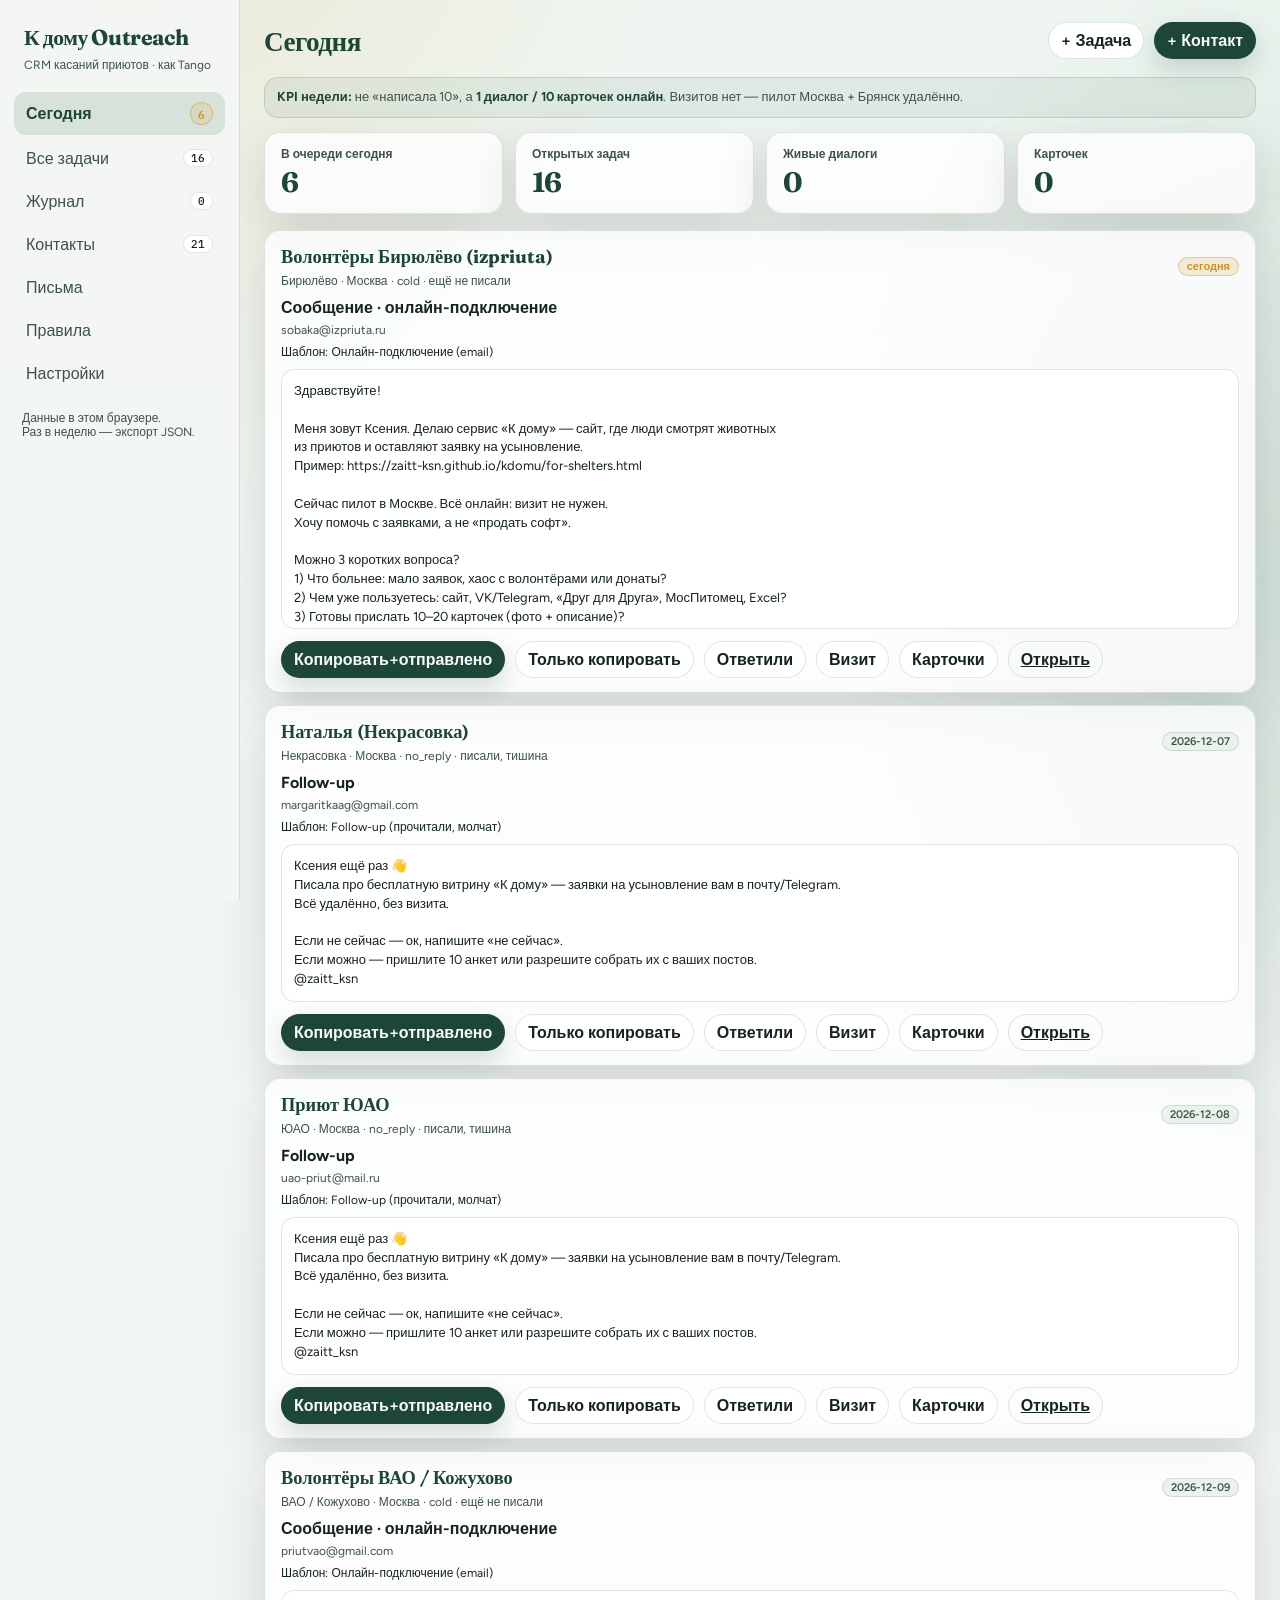
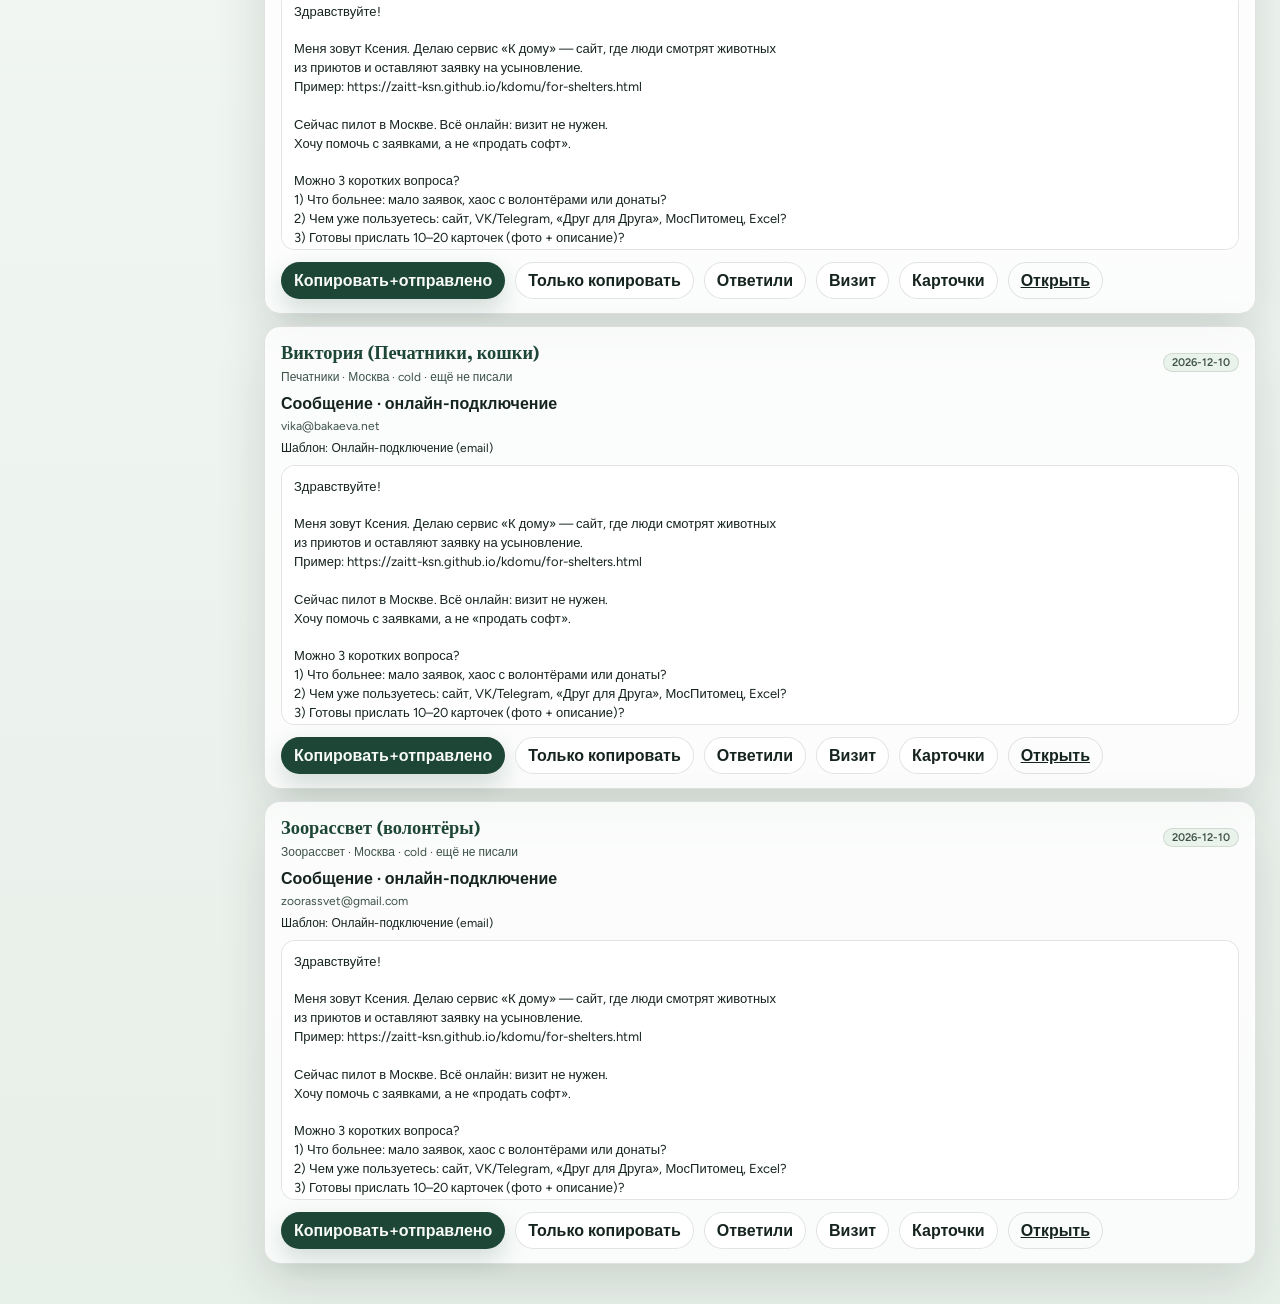
==== crm/index.html @ b132e0d6 "Expand Moscow shelter CRM with contacts, letters, and call script. Co-authored-by: Cursor <cursorage" ====
<!DOCTYPE html>
<html lang="ru">
<head>
  <meta charset="UTF-8" />
  <meta name="viewport" content="width=device-width, initial-scale=1" />
  <title>К дому · Outreach CRM</title>
  <link rel="preconnect" href="https://fonts.googleapis.com" />
  <link rel="preconnect" href="https://fonts.gstatic.com" crossorigin />
  <link href="https://fonts.googleapis.com/css2?family=Figtree:wght@400;500;600;700&family=Fraunces:opsz,wght@9..144,650;9..144,700&family=IBM+Plex+Mono:wght@400;500&display=swap" rel="stylesheet" />
  <style>
    :root {
      --ink: #16241f;
      --ink-soft: #3d5249;
      --foam: #f3f7f4;
      --mist: #d7e5dc;
      --leaf: #2f6b52;
      --leaf-deep: #1d4636;
      --sun: #e2b15a;
      --sun-deep: #c9922f;
      --line: rgba(22, 36, 31, 0.12);
      --shadow: 0 18px 50px rgba(22, 36, 31, 0.14);
      --danger: #9b4a3c;
      --info: #3d6b7a;
      --radius: 16px;
      --font: "Figtree", "Segoe UI", sans-serif;
      --font-display: "Fraunces", Georgia, serif;
      --mono: "IBM Plex Mono", ui-monospace, monospace;
      --bg: var(--foam);
      --bg2: rgba(255, 255, 255, 0.82);
      --bg3: #eaf2ec;
      --text: var(--ink);
      --muted: var(--ink-soft);
      --accent: var(--leaf);
    }
    * { box-sizing: border-box; }
    body {
      margin: 0;
      font-family: var(--font);
      background:
        radial-gradient(ellipse 80% 50% at 10% -10%, rgba(226, 177, 90, 0.22), transparent 55%),
        radial-gradient(ellipse 70% 45% at 100% 20%, rgba(47, 107, 82, 0.16), transparent 50%),
        linear-gradient(180deg, #eef5f0 0%, #f3f7f4 40%, #e8f0ea 100%);
      color: var(--text);
      min-height: 100vh;
    }
    button, input, select, textarea { font: inherit; color: inherit; }
    .app { display: grid; grid-template-columns: 240px 1fr; min-height: 100vh; }
    .side {
      border-right: 1px solid var(--line);
      background: rgba(243, 247, 244, 0.92);
      backdrop-filter: blur(12px);
      padding: 20px 14px;
      position: sticky; top: 0; height: 100vh;
    }
    .brand { padding: 4px 10px 18px; }
    .brand h1 {
      margin: 0;
      font-family: var(--font-display);
      font-size: 1.35rem;
      letter-spacing: -.02em;
      color: var(--leaf-deep);
    }
    .brand p { margin: 6px 0 0; color: var(--muted); font-size: 12px; line-height: 1.4; }
    .nav button {
      width: 100%; text-align: left; border: 0; background: transparent;
      color: var(--muted); padding: 10px 12px; border-radius: 12px; cursor: pointer;
      display: flex; justify-content: space-between; align-items: center; margin-bottom: 4px;
      font-weight: 500;
    }
    .nav button:hover { background: rgba(47, 107, 82, 0.08); color: var(--ink); }
    .nav button.active { background: rgba(47, 107, 82, 0.14); color: var(--leaf-deep); font-weight: 600; }
    .badge {
      font-family: var(--mono); font-size: 11px; background: #fff;
      border: 1px solid var(--line); padding: 1px 7px; border-radius: 999px; color: var(--ink);
    }
    .badge.hot {
      background: rgba(226, 177, 90, 0.22);
      border-color: rgba(201, 146, 47, 0.4);
      color: var(--sun-deep);
    }
    .main { padding: 22px 24px 40px; }
    .topbar { display: flex; gap: 10px; flex-wrap: wrap; align-items: center; margin-bottom: 18px; }
    .topbar h2 {
      margin: 0;
      flex: 1;
      font-family: var(--font-display);
      font-size: 1.7rem;
      letter-spacing: -.02em;
      color: var(--leaf-deep);
    }
    .btn {
      border: 1px solid var(--line); background: #fff; color: var(--ink);
      padding: 8px 12px; border-radius: 999px; cursor: pointer; font-weight: 600;
    }
    .btn:hover { background: rgba(47, 107, 82, 0.08); border-color: rgba(47, 107, 82, 0.25); }
    .btn.primary {
      background: var(--leaf-deep);
      color: #f7faf8;
      border-color: transparent;
      box-shadow: 0 10px 24px rgba(29, 70, 54, 0.18);
    }
    .btn.primary:hover { background: var(--leaf); }
    .btn.ghost { background: transparent; }
    .btn.danger { color: var(--danger); border-color: rgba(155, 74, 60, 0.3); }
    .grid { display: grid; gap: 12px; }
    .grid.stats { grid-template-columns: repeat(4, minmax(0, 1fr)); margin-bottom: 16px; }
    .card {
      background: rgba(255, 255, 255, 0.78);
      border: 1px solid var(--line);
      border-radius: var(--radius);
      padding: 14px 16px;
      box-shadow: var(--shadow);
    }
    .stat .label { color: var(--muted); font-size: 12px; font-weight: 600; }
    .stat .value {
      font-family: var(--font-display);
      font-size: 28px;
      font-weight: 700;
      margin-top: 4px;
      letter-spacing: -.03em;
      color: var(--leaf-deep);
    }
    .row { display: flex; gap: 10px; flex-wrap: wrap; align-items: center; }
    .muted { color: var(--muted); }
    .tiny { font-size: 12px; }
    .mono { font-family: var(--mono); font-size: 12px; }
    table { width: 100%; border-collapse: collapse; }
    th, td { text-align: left; padding: 10px 8px; border-bottom: 1px solid var(--line); vertical-align: top; font-size: 14px; }
    th { color: var(--muted); font-weight: 600; font-size: 12px; }
    tr:hover td { background: rgba(47, 107, 82, 0.04); }
    .pill {
      display: inline-flex; align-items: center; gap: 6px;
      border-radius: 999px; padding: 2px 8px; font-size: 11px; border: 1px solid var(--line);
      background: var(--bg3); white-space: nowrap; font-weight: 600; color: var(--ink-soft);
    }
    .pill.overdue { background: rgba(155, 74, 60, 0.12); border-color: rgba(155, 74, 60, 0.3); color: var(--danger); }
    .pill.today { background: rgba(226, 177, 90, 0.22); border-color: rgba(201, 146, 47, 0.35); color: var(--sun-deep); }
    .pill.done { background: rgba(47, 107, 82, 0.14); border-color: rgba(47, 107, 82, 0.28); color: var(--leaf-deep); }
    .pill.paused { opacity: .7; }
    .hint {
      background: rgba(47, 107, 82, 0.08);
      border: 1px solid rgba(47, 107, 82, 0.18);
      border-radius: 14px;
      padding: 10px 12px;
      color: var(--ink-soft);
      font-size: 13px;
      line-height: 1.45;
      margin-bottom: 14px;
    }
    .hint strong { color: var(--leaf-deep); }
    .template {
      border: 1px solid var(--line);
      border-radius: 14px;
      padding: 12px;
      background: #fff;
      white-space: pre-wrap;
      font-size: 13px;
      line-height: 1.45;
      max-height: 260px;
      overflow: auto;
      color: var(--ink);
    }
    .modal-bg {
      position: fixed; inset: 0; background: rgba(12, 24, 20, 0.45); display: none;
      align-items: flex-start; justify-content: center; padding: 40px 16px; z-index: 50; overflow: auto;
      backdrop-filter: blur(4px);
    }
    .modal-bg.open { display: flex; }
    .modal {
      width: min(720px, 100%);
      background: #f7faf8;
      border: 1px solid var(--line);
      border-radius: 22px;
      padding: 18px;
      box-shadow: var(--shadow);
    }
    .modal h3 {
      margin: 0 0 12px;
      font-family: var(--font-display);
      color: var(--leaf-deep);
    }
    .form { display: grid; gap: 10px; }
    .form label { display: grid; gap: 6px; font-size: 12px; color: var(--muted); font-weight: 600; }
    .form input, .form select, .form textarea {
      width: 100%;
      background: #fff;
      border: 1px solid var(--line);
      color: var(--ink);
      border-radius: 12px;
      padding: 9px 11px;
    }
    .form textarea { min-height: 120px; resize: vertical; }
    .form-row { display: grid; grid-template-columns: 1fr 1fr; gap: 10px; }
    .empty { padding: 28px; text-align: center; color: var(--muted); }
    .toast {
      position: fixed; right: 16px; bottom: 16px;
      background: var(--ink);
      color: #f7faf8;
      border: 0;
      padding: 10px 14px;
      border-radius: 999px;
      display: none;
      z-index: 60;
      max-width: 320px;
      font-weight: 600;
      box-shadow: var(--shadow);
    }
    .toast.show { display: block; }
    .task-card h3 {
      margin: 0 0 6px;
      font-size: 1.15rem;
      font-family: var(--font-display);
      color: var(--leaf-deep);
    }
    .task-card .actions { margin-top: 12px; }
    a { color: var(--leaf); }
    @media (max-width: 960px) {
      .app { grid-template-columns: 1fr; }
      .side { position: relative; height: auto; }
      .grid.stats { grid-template-columns: 1fr 1fr; }
      .form-row { grid-template-columns: 1fr; }
    }
  </style>
</head>
<body>
  <div class="app">
    <aside class="side">
      <div class="brand">
        <h1>К дому Outreach</h1>
        <p>CRM касаний приютов · как Tango</p>
      </div>
      <nav class="nav">
        <button class="active" data-view="today">Сегодня <span class="badge hot" id="badge-today">0</span></button>
        <button data-view="tasks">Все задачи <span class="badge" id="badge-tasks">0</span></button>
        <button data-view="journal">Журнал <span class="badge" id="badge-journal">0</span></button>
        <button data-view="contacts">Контакты <span class="badge" id="badge-contacts">0</span></button>
        <button data-view="templates">Письма</button>
        <button data-view="hints">Правила</button>
        <button data-view="settings">Настройки</button>
      </nav>
      <div style="margin-top:18px; padding:0 8px;" class="tiny muted">
        Данные в этом браузере.<br/>Раз в неделю — экспорт JSON.
      </div>
    </aside>

    <main class="main">
      <div class="topbar">
        <h2 id="view-title">Сегодня</h2>
        <button class="btn" id="btn-new-task">+ Задача</button>
        <button class="btn primary" id="btn-new-contact">+ Контакт</button>
      </div>
      <div id="view-root"></div>
    </main>
  </div>

  <div class="modal-bg" id="modal"></div>
  <div class="toast" id="toast"></div>

  <script src="./seed.js"></script>
  <script>
    const STORAGE_KEY = "kdomu-outreach-crm-v3-msk-full";
    const STATUS_LABELS = {
      cold: "cold · ещё не писали",
      touched: "touched · уже писали",
      no_reply: "no_reply · писали, тишина",
      replied: "replied · ответили",
      meeting: "meeting · визит/созвон",
      cards: "cards · карточки есть",
      paused: "paused · пауза",
      lost: "lost · отказ",
    };
    const CADENCE = [
      { day: 0, type: "msg_first", title: "Сообщение · первое / визит", template: "visit", channel: "any" },
      { day: 2, type: "msg_fu", title: "Follow-up", template: "followup", channel: "any" },
      { day: 4, type: "msg_ping", title: "Пинг · другой канал", template: "ping", channel: "any" },
      { day: 7, type: "visit_ask", title: "Предложить визит ещё раз", template: "visit", channel: "any" },
      { day: 14, type: "breakup", title: "Закрыть / пауза", template: "followup", channel: "any" },
      { day: 90, type: "re", title: "Вернуться (+90)", template: "first", channel: "any" },
    ];

    let state = loadState();
    let view = "today";

    function uid(prefix) {
      return `${prefix}_${Math.random().toString(36).slice(2, 9)}`;
    }
    function todayISO() {
      return new Date().toISOString().slice(0, 10);
    }
    function addDays(iso, days) {
      const d = new Date(iso + "T12:00:00");
      d.setDate(d.getDate() + days);
      return d.toISOString().slice(0, 10);
    }
    function toast(msg) {
      const el = document.getElementById("toast");
      el.textContent = msg;
      el.classList.add("show");
      clearTimeout(toast._t);
      toast._t = setTimeout(() => el.classList.remove("show"), 2200);
    }
    function statusLabel(s) {
      return STATUS_LABELS[s] || s || "—";
    }
    function contactById(id) {
      return state.contacts.find((c) => c.id === id);
    }
    function templateById(id) {
      return state.templates[id] || Object.values(state.templates)[0];
    }
    function letterForTask(task) {
      const c = contactById(task.contactId);
      const step = CADENCE.find((s) => s.type === task.type) || CADENCE[0];
      const tpl = templateById(task.templateId || step.template);
      return {
        subject: tpl.subject,
        body: tpl.body,
        templateName: tpl.name,
        contact: c,
      };
    }

    function defaultTasksFromContacts(contacts) {
      return contacts
        .filter((c) => c.priority === "A" && c.status !== "paused" && c.status !== "lost")
        .map((c, i) => ({
          id: uid("task"),
          contactId: c.id,
          type: c.status === "cold" ? "msg_first" : "msg_fu",
          title: c.status === "cold" ? "Сообщение · онлайн-подключение" : "Follow-up",
          due: addDays(todayISO(), i === 0 ? 0 : Math.min(i, 4)),
          status: "open",
          templateId: c.status === "cold" ? "visit" : "followup",
          note: c.note || "",
        }));
    }

    function buildSeedState() {
      const seed = window.KDOMU_CRM_SEED;
      const contacts = seed.contacts.map((c) => ({
        ...c,
        createdAt: new Date().toISOString(),
        lastTouchAt: c.status === "no_reply" || c.status === "touched" ? new Date().toISOString() : "",
        touchLog: c.touchLog || [],
      }));
      return {
        version: seed.version,
        settings: { ...seed.settings },
        templates: { ...seed.templates },
        contacts,
        tasks: defaultTasksFromContacts(contacts),
        journal: [],
      };
    }

    function loadState() {
      try {
        const raw = localStorage.getItem(STORAGE_KEY);
        if (raw) return JSON.parse(raw);
      } catch (_) {}
      return buildSeedState();
    }
    function saveState() {
      localStorage.setItem(STORAGE_KEY, JSON.stringify(state));
      render();
    }

    function openTasks() {
      return state.tasks.filter((t) => t.status !== "done");
    }
    function todayQueue() {
      const size = Number(state.settings.todayQueueSize) || 4;
      const today = todayISO();
      return openTasks()
        .map((t) => ({ t, c: contactById(t.contactId) }))
        .filter((x) => x.c && x.c.status !== "paused" && x.c.status !== "lost")
        .filter((x) => x.c.priority === "A" || x.c.city === "Москва" || x.c.city === "Брянск")
        .sort((a, b) => {
          const ad = a.t.due || "9999";
          const bd = b.t.due || "9999";
          if (ad !== bd) return ad.localeCompare(bd);
          return (a.c.priority || "Z").localeCompare(b.c.priority || "Z");
        })
        .slice(0, size);
    }

    function duePill(due) {
      const today = todayISO();
      if (!due) return '<span class="pill">без даты</span>';
      if (due < today) return `<span class="pill overdue">просрочено ${due}</span>`;
      if (due === today) return `<span class="pill today">сегодня</span>`;
      return `<span class="pill">${due}</span>`;
    }

    async function copyText(text) {
      await navigator.clipboard.writeText(text);
    }

    function logTouch(contact, channel, summary) {
      const at = new Date().toISOString();
      contact.lastTouchAt = at;
      contact.touchLog = contact.touchLog || [];
      contact.touchLog.unshift({ at, channel, summary });
      state.journal.unshift({
        id: uid("j"),
        at,
        contactId: contact.id,
        name: contact.name,
        shelter: contact.shelter,
        channel,
        summary,
      });
    }

    function nextCadenceType(currentType) {
      const idx = CADENCE.findIndex((s) => s.type === currentType);
      if (idx < 0 || idx >= CADENCE.length - 1) return null;
      return CADENCE[idx + 1];
    }

    async function copyAndSent(taskId) {
      const task = state.tasks.find((t) => t.id === taskId);
      if (!task) return;
      const letter = letterForTask(task);
      const contact = letter.contact;
      if (!contact) return toast("Контакт не найден");
      const text = letter.body;
      try {
        await copyText(text);
      } catch (_) {
        return toast("Не удалось скопировать");
      }
      task.status = "done";
      task.doneAt = new Date().toISOString();
      if (contact.status === "cold") contact.status = "touched";
      else if (["touched", "no_reply"].includes(contact.status)) contact.status = "no_reply";
      logTouch(contact, contact.channel || "message", `Отправлено: ${task.title}`);
      const next = nextCadenceType(task.type);
      if (next && !["replied", "meeting", "cards", "lost", "paused"].includes(contact.status)) {
        const gap = next.day - (CADENCE.find((s) => s.type === task.type)?.day || 0);
        state.tasks.push({
          id: uid("task"),
          contactId: contact.id,
          type: next.type,
          title: next.title,
          due: addDays(todayISO(), Math.max(gap, 1)),
          status: "open",
          templateId: next.template,
          note: "",
        });
      }
      saveState();
      toast("Скопировано · отмечено отправленным · следующий шаг создан");
    }

    function markReplied(contactId) {
      const c = contactById(contactId);
      if (!c) return;
      c.status = "replied";
      logTouch(c, "reply", "Ответили");
      saveState();
      toast("Статус: replied");
    }
    function markMeeting(contactId) {
      const c = contactById(contactId);
      if (!c) return;
      c.status = "meeting";
      logTouch(c, "visit", "Визит/созвон договорён");
      saveState();
      toast("Статус: meeting");
    }
    function markCards(contactId) {
      const c = contactById(contactId);
      if (!c) return;
      c.status = "cards";
      logTouch(c, "cards", "Карточки получены");
      saveState();
      toast("Статус: cards");
    }

    function openModal(html) {
      const modal = document.getElementById("modal");
      modal.innerHTML = `<div class="modal">${html}</div>`;
      modal.classList.add("open");
      modal.onclick = (e) => {
        if (e.target === modal) closeModal();
      };
    }
    function closeModal() {
      const modal = document.getElementById("modal");
      modal.classList.remove("open");
      modal.innerHTML = "";
    }

    function renderTaskCard(task, contact) {
      const letter = letterForTask(task);
      return `
        <article class="card task-card">
          <div class="row" style="justify-content:space-between">
            <div>
              <h3>${contact.name}</h3>
              <div class="tiny muted">${contact.shelter} · ${contact.city} · ${statusLabel(contact.status)}</div>
            </div>
            ${duePill(task.due)}
          </div>
          <p style="margin:10px 0 6px"><strong>${task.title}</strong></p>
          <div class="tiny muted">${contact.email || contact.phone || contact.telegram || contact.link || "—"}</div>
          <div class="tiny" style="margin-top:8px">Шаблон: ${letter.templateName}</div>
          <div class="template" style="margin-top:10px">${escapeHtml(letter.body)}</div>
          <div class="actions row">
            <button class="btn primary" data-act="copy-sent" data-id="${task.id}">Копировать+отправлено</button>
            <button class="btn" data-act="copy-only" data-id="${task.id}">Только копировать</button>
            <button class="btn" data-act="replied" data-cid="${contact.id}">Ответили</button>
            <button class="btn" data-act="meeting" data-cid="${contact.id}">Визит</button>
            <button class="btn" data-act="cards" data-cid="${contact.id}">Карточки</button>
            ${contact.link ? `<a class="btn ghost" href="${contact.link}" target="_blank" rel="noreferrer">Открыть</a>` : ""}
          </div>
        </article>`;
    }

    function escapeHtml(s) {
      return String(s)
        .replaceAll("&", "&amp;")
        .replaceAll("<", "&lt;")
        .replaceAll(">", "&gt;");
    }

    function renderToday() {
      const queue = todayQueue();
      const open = openTasks().length;
      const replied = state.contacts.filter((c) => ["replied", "meeting", "cards"].includes(c.status)).length;
      const cards = state.contacts.reduce((n, c) => n + (Number(c.cardsCount) || 0), 0);
      return `
        <div class="hint"><strong>KPI недели:</strong> не «написала 10», а <strong>1 диалог / 10 карточек онлайн</strong>. Визитов нет — пилот Москва + Брянск удалённо.</div>
        <div class="grid stats">
          <div class="card stat"><div class="label">В очереди сегодня</div><div class="value">${queue.length}</div></div>
          <div class="card stat"><div class="label">Открытых задач</div><div class="value">${open}</div></div>
          <div class="card stat"><div class="label">Живые диалоги</div><div class="value">${replied}</div></div>
          <div class="card stat"><div class="label">Карточек</div><div class="value">${cards}</div></div>
        </div>
        <div class="grid">
          ${queue.length ? queue.map(({ t, c }) => renderTaskCard(t, c)).join("") : `<div class="card empty">На сегодня очередь пуста. Загляните во «Все задачи» или добавьте контакт.</div>`}
        </div>`;
    }

    function renderTasks() {
      const list = [...state.tasks].sort((a, b) => String(a.due).localeCompare(String(b.due)));
      return `
        <div class="card">
          <table>
            <thead><tr><th>Дата</th><th>Контакт</th><th>Задача</th><th>Статус</th><th></th></tr></thead>
            <tbody>
              ${list.map((t) => {
                const c = contactById(t.contactId) || { name: "—" };
                return `<tr>
                  <td>${duePill(t.due)}</td>
                  <td>${c.name}<div class="tiny muted">${c.shelter || ""}</div></td>
                  <td>${t.title}</td>
                  <td>${t.status === "done" ? '<span class="pill done">done</span>' : '<span class="pill">open</span>'}</td>
                  <td>${t.status !== "done" ? `<button class="btn" data-act="open-task" data-id="${t.id}">Открыть</button>` : ""}</td>
                </tr>`;
              }).join("")}
            </tbody>
          </table>
        </div>`;
    }

    function renderJournal() {
      if (!state.journal.length) return `<div class="card empty">Журнал пуст — после «Копировать+отправлено» появятся записи.</div>`;
      return `<div class="card"><table>
        <thead><tr><th>Когда</th><th>Контакт</th><th>Канал</th><th>Что</th></tr></thead>
        <tbody>
          ${state.journal.map((j) => `<tr>
            <td class="mono">${(j.at || "").replace("T", " ").slice(0, 16)}</td>
            <td>${j.name}<div class="tiny muted">${j.shelter || ""}</div></td>
            <td>${j.channel || "—"}</td>
            <td>${j.summary || ""}</td>
          </tr>`).join("")}
        </tbody>
      </table></div>`;
    }

    function renderContacts() {
      const list = [...state.contacts].sort((a, b) => {
        if (a.city !== b.city) return a.city === "Москва" ? -1 : 1;
        return (a.priority || "").localeCompare(b.priority || "");
      });
      return `<div class="card"><table>
        <thead><tr><th>Контакт</th><th>Город</th><th>Приоритет</th><th>Статус</th><th>Связь</th><th></th></tr></thead>
        <tbody>
          ${list.map((c) => `<tr>
            <td><strong>${c.name}</strong><div class="tiny muted">${c.shelter} · ${c.role || ""}</div></td>
            <td>${c.city}</td>
            <td>${c.priority || "—"}</td>
            <td><span class="pill ${c.status === "paused" ? "paused" : ""}">${statusLabel(c.status)}</span></td>
            <td class="tiny">${c.email || c.phone || c.telegram || "—"}</td>
            <td class="row">
              <button class="btn" data-act="edit-contact" data-cid="${c.id}">Карточка</button>
              <button class="btn" data-act="task-for" data-cid="${c.id}">+ Задача</button>
            </td>
          </tr>`).join("")}
        </tbody>
      </table></div>`;
    }

    function renderTemplates() {
      return `<div class="grid">${Object.values(state.templates).map((t) => `
        <article class="card">
          <div class="row" style="justify-content:space-between">
            <strong>${t.name}</strong>
            <button class="btn primary" data-act="copy-tpl" data-tid="${t.id}">Копировать</button>
          </div>
          <div class="tiny muted" style="margin:8px 0">${t.subject}</div>
          <div class="template">${escapeHtml(t.body)}</div>
        </article>`).join("")}</div>`;
    }

    function renderHints() {
      return `<div class="grid">
        <div class="card hint" style="margin:0"><strong>Как в Tango:</strong> открываете «Сегодня» → копируете письмо → жмёте <strong>Копировать+отправлено</strong> → CRM сама ставит следующий шаг cadence.</div>
        <div class="card">
          <h3 style="margin-top:0">Правила пилота «К дому»</h3>
          <ul>
            <li>KPI = диалог / визит / карточки, не число сообщений</li>
            <li>Фокус: Москва. Екатеринбург = paused</li>
            <li>Cadence: визит-оффер → FU → пинг → ещё визит → пауза → +90</li>
            <li>Лично: сначала руки волонтёром, потом просьба про 10 анкет</li>
            <li>Не путать статусы контакта и задачи</li>
          </ul>
        </div>
        <div class="card">
          <h3 style="margin-top:0">Статусы контакта</h3>
          <div class="tiny">${Object.entries(STATUS_LABELS).map(([k,v]) => `<div><code>${k}</code> — ${v}</div>`).join("")}</div>
        </div>
      </div>`;
    }

    function renderSettings() {
      return `<div class="grid">
        <div class="card form">
          <label>Размер очереди «Сегодня»
            <input id="set-queue" type="number" min="1" max="20" value="${state.settings.todayQueueSize || 4}" />
          </label>
          <div class="row">
            <button class="btn primary" id="save-settings">Сохранить</button>
            <button class="btn" id="export-json">Экспорт JSON</button>
            <label class="btn" style="display:inline-flex;align-items:center;gap:8px;cursor:pointer">
              Импорт JSON<input id="import-json" type="file" accept="application/json,.json" hidden />
            </label>
            <button class="btn danger" id="reset-seed">Сбросить к базе</button>
          </div>
          <p class="tiny muted">Сайт витрины: <a href="../index.html">../index.html</a> · План: <a href="../PLAN.md">../PLAN.md</a></p>
        </div>
      </div>`;
    }

    function render() {
      const titles = {
        today: "Сегодня",
        tasks: "Все задачи",
        journal: "Журнал",
        contacts: "Контакты",
        templates: "Письма",
        hints: "Правила",
        settings: "Настройки",
      };
      document.getElementById("view-title").textContent = titles[view] || view;
      document.querySelectorAll(".nav button").forEach((b) => {
        b.classList.toggle("active", b.dataset.view === view);
      });
      document.getElementById("badge-today").textContent = String(todayQueue().length);
      document.getElementById("badge-tasks").textContent = String(openTasks().length);
      document.getElementById("badge-journal").textContent = String(state.journal.length);
      document.getElementById("badge-contacts").textContent = String(state.contacts.length);

      const root = document.getElementById("view-root");
      const map = {
        today: renderToday,
        tasks: renderTasks,
        journal: renderJournal,
        contacts: renderContacts,
        templates: renderTemplates,
        hints: renderHints,
        settings: renderSettings,
      };
      root.innerHTML = (map[view] || renderToday)();
    }

    function showContactModal(contact) {
      openModal(`
        <h3>${contact.name}</h3>
        <div class="form">
          <div class="form-row">
            <label>Статус
              <select id="c-status">${Object.keys(STATUS_LABELS).map((s) => `<option value="${s}" ${contact.status===s?"selected":""}>${statusLabel(s)}</option>`).join("")}</select>
            </label>
            <label>Приоритет
              <select id="c-priority">${["A","B","C"].map((p)=>`<option ${contact.priority===p?"selected":""}>${p}</option>`).join("")}</select>
            </label>
          </div>
          <div class="form-row">
            <label>Боль
              <select id="c-pain">${["","Мало заявок","Волонтёры","Донаты","Несколько сразу","Пока неясно"].map((p)=>`<option ${contact.pain===p?"selected":""}>${p||"—"}</option>`).join("")}</select>
            </label>
            <label>Чем пользуются
              <input id="c-tools" value="${escapeHtml(contact.tools || "")}" />
            </label>
          </div>
          <label>Заметки<textarea id="c-note">${escapeHtml(contact.note || "")}</textarea></label>
          <label>Карточек получено<input id="c-cards" type="number" min="0" value="${contact.cardsCount || 0}" /></label>
          <div class="row">
            <button class="btn primary" id="c-save">Сохранить</button>
            <button class="btn ghost" id="c-close">Закрыть</button>
          </div>
        </div>`);
      document.getElementById("c-close").onclick = closeModal;
      document.getElementById("c-save").onclick = () => {
        contact.status = document.getElementById("c-status").value;
        contact.priority = document.getElementById("c-priority").value;
        contact.pain = document.getElementById("c-pain").value === "—" ? "" : document.getElementById("c-pain").value;
        contact.tools = document.getElementById("c-tools").value;
        contact.note = document.getElementById("c-note").value;
        contact.cardsCount = Number(document.getElementById("c-cards").value) || 0;
        saveState();
        closeModal();
        toast("Контакт сохранён");
      };
    }

    function showNewContactModal() {
      openModal(`
        <h3>Новый контакт</h3>
        <div class="form">
          <div class="form-row">
            <label>Имя<input id="n-name" required /></label>
            <label>Приют<input id="n-shelter" /></label>
          </div>
          <div class="form-row">
            <label>Город<select id="n-city"><option>Москва</option><option>Екатеринбург</option><option>Другой</option></select></label>
            <label>Приоритет<select id="n-priority"><option>A</option><option>B</option><option>C</option></select></label>
          </div>
          <div class="form-row">
            <label>Email<input id="n-email" /></label>
            <label>Телефон<input id="n-phone" /></label>
          </div>
          <label>Ссылка / Telegram<input id="n-link" placeholder="https://t.me/..." /></label>
          <label>Заметка<textarea id="n-note"></textarea></label>
          <div class="row">
            <button class="btn primary" id="n-save">Добавить</button>
            <button class="btn ghost" id="n-close">Отмена</button>
          </div>
        </div>`);
      document.getElementById("n-close").onclick = closeModal;
      document.getElementById("n-save").onclick = () => {
        const name = document.getElementById("n-name").value.trim();
        if (!name) return toast("Нужно имя");
        const c = {
          id: uid("c"),
          name,
          shelter: document.getElementById("n-shelter").value.trim() || name,
          city: document.getElementById("n-city").value,
          role: "",
          channel: "any",
          email: document.getElementById("n-email").value.trim(),
          phone: document.getElementById("n-phone").value.trim(),
          telegram: "",
          link: document.getElementById("n-link").value.trim(),
          priority: document.getElementById("n-priority").value,
          status: "cold",
          pain: "",
          tools: "",
          cardsCount: 0,
          note: document.getElementById("n-note").value.trim(),
          touchLog: [],
          createdAt: new Date().toISOString(),
          lastTouchAt: "",
        };
        state.contacts.unshift(c);
        state.tasks.unshift({
          id: uid("task"),
          contactId: c.id,
          type: "msg_first",
          title: "Сообщение · первое / визит",
          due: todayISO(),
          status: "open",
          templateId: "visit",
          note: "",
        });
        saveState();
        closeModal();
        view = "today";
        render();
        toast("Контакт добавлен в очередь");
      };
    }

    function showNewTaskModal(contactId) {
      const contacts = state.contacts;
      openModal(`
        <h3>Новая задача</h3>
        <div class="form">
          <label>Контакт
            <select id="t-contact">${contacts.map((c)=>`<option value="${c.id}" ${c.id===contactId?"selected":""}>${c.name} · ${c.city}</option>`).join("")}</select>
          </label>
          <label>Тип
            <select id="t-type">${CADENCE.map((s)=>`<option value="${s.type}">${s.title}</option>`).join("")}</select>
          </label>
          <label>Дата<input id="t-due" type="date" value="${todayISO()}" /></label>
          <div class="row">
            <button class="btn primary" id="t-save">Создать</button>
            <button class="btn ghost" id="t-close">Отмена</button>
          </div>
        </div>`);
      document.getElementById("t-close").onclick = closeModal;
      document.getElementById("t-save").onclick = () => {
        const type = document.getElementById("t-type").value;
        const step = CADENCE.find((s) => s.type === type) || CADENCE[0];
        state.tasks.unshift({
          id: uid("task"),
          contactId: document.getElementById("t-contact").value,
          type: step.type,
          title: step.title,
          due: document.getElementById("t-due").value || todayISO(),
          status: "open",
          templateId: step.template,
          note: "",
        });
        saveState();
        closeModal();
        view = "today";
        render();
        toast("Задача создана");
      };
    }

    document.querySelector(".nav").addEventListener("click", (e) => {
      const btn = e.target.closest("button[data-view]");
      if (!btn) return;
      view = btn.dataset.view;
      render();
    });

    document.getElementById("btn-new-contact").onclick = showNewContactModal;
    document.getElementById("btn-new-task").onclick = () => showNewTaskModal();

    document.getElementById("view-root").addEventListener("click", async (e) => {
      const btn = e.target.closest("[data-act]");
      if (!btn) return;
      const act = btn.dataset.act;
      if (act === "copy-sent") return copyAndSent(btn.dataset.id);
      if (act === "copy-only") {
        const task = state.tasks.find((t) => t.id === btn.dataset.id);
        if (!task) return;
        try {
          await copyText(letterForTask(task).body);
          toast("Скопировано");
        } catch (_) {
          toast("Не удалось скопировать");
        }
      }
      if (act === "replied") return markReplied(btn.dataset.cid);
      if (act === "meeting") return markMeeting(btn.dataset.cid);
      if (act === "cards") return markCards(btn.dataset.cid);
      if (act === "open-task") {
        view = "today";
        render();
        const el = document.querySelector(`[data-act="copy-sent"][data-id="${btn.dataset.id}"]`);
        if (el) el.scrollIntoView({ behavior: "smooth", block: "center" });
      }
      if (act === "edit-contact") {
        const c = contactById(btn.dataset.cid);
        if (c) showContactModal(c);
      }
      if (act === "task-for") showNewTaskModal(btn.dataset.cid);
      if (act === "copy-tpl") {
        const tpl = templateById(btn.dataset.tid);
        try {
          await copyText(tpl.body);
          toast("Шаблон скопирован");
        } catch (_) {
          toast("Не удалось скопировать");
        }
      }
    });

    document.getElementById("view-root").addEventListener("click", (e) => {
      if (e.target.id === "save-settings") {
        state.settings.todayQueueSize = Number(document.getElementById("set-queue").value) || 4;
        saveState();
        toast("Настройки сохранены");
      }
      if (e.target.id === "export-json") {
        const blob = new Blob([JSON.stringify(state, null, 2)], { type: "application/json" });
        const a = document.createElement("a");
        a.href = URL.createObjectURL(blob);
        a.download = `kdomu-crm-${todayISO()}.json`;
        a.click();
        URL.revokeObjectURL(a.href);
      }
      if (e.target.id === "reset-seed") {
        if (!confirm("Сбросить CRM к стартовой базе приютов?")) return;
        state = buildSeedState();
        saveState();
        toast("База перезагружена");
      }
    });

    document.getElementById("view-root").addEventListener("change", (e) => {
      if (e.target.id !== "import-json") return;
      const file = e.target.files && e.target.files[0];
      if (!file) return;
      const reader = new FileReader();
      reader.onload = () => {
        try {
          state = JSON.parse(String(reader.result));
          saveState();
          toast("Импорт готов");
        } catch (_) {
          toast("Битый JSON");
        }
      };
      reader.readAsText(file);
    });

    render();
  </script>
</body>
</html>
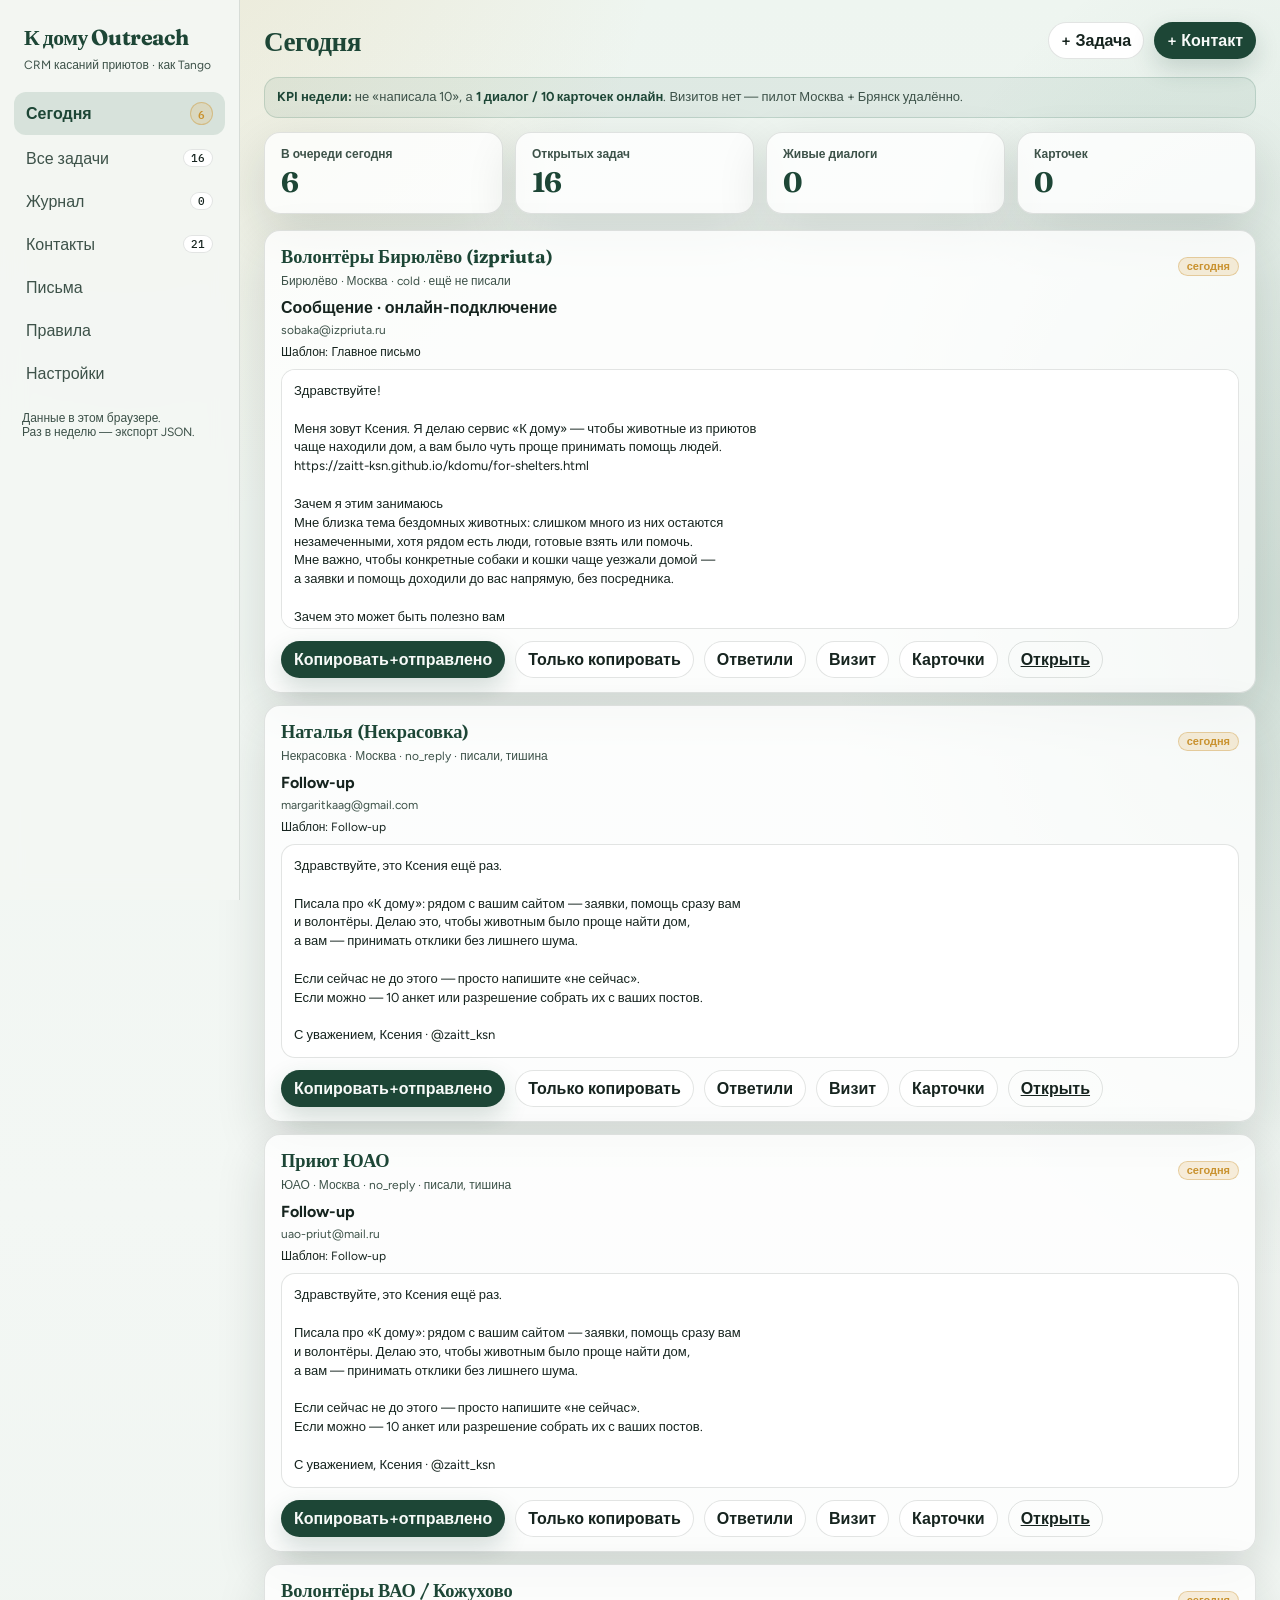
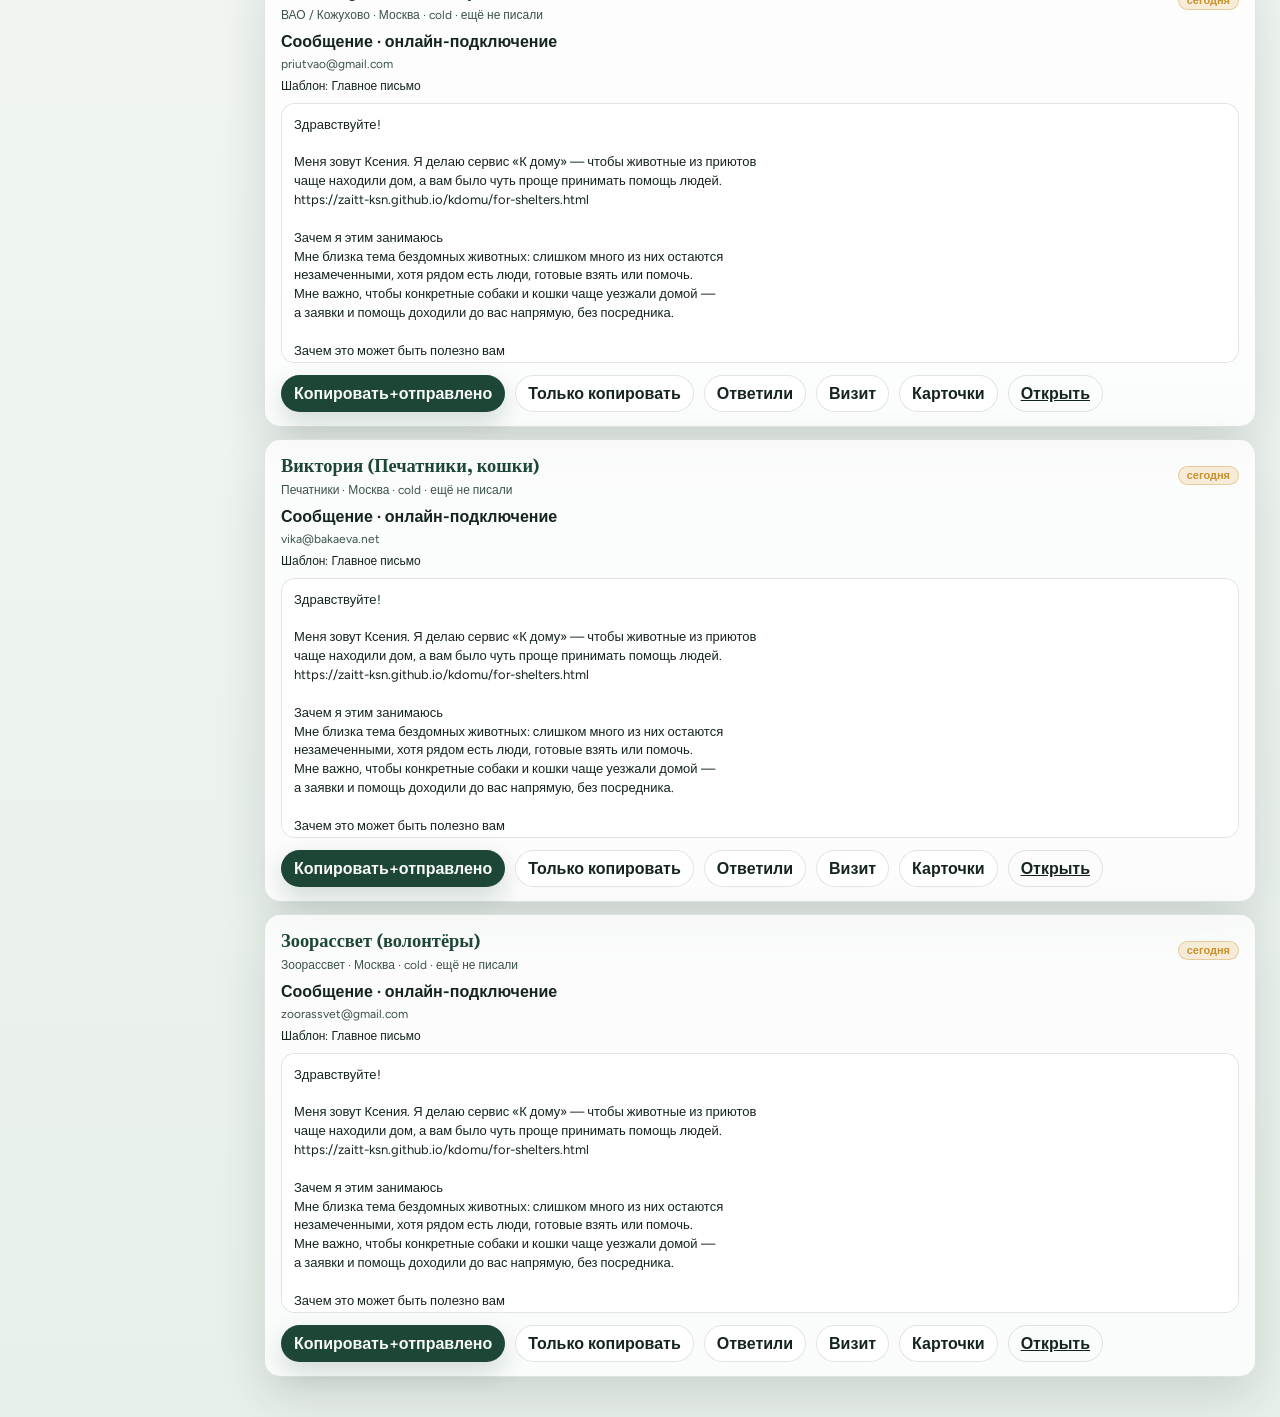
==== commit 7e9c2927: "Fix CRM seed reload: auto-migrate stale storage and clearer reset. Co-authored-by: Cursor <cursorage" ====
--- a/crm/index.html
+++ b/crm/index.html
@@ -256,9 +256,9 @@
   <div class="modal-bg" id="modal"></div>
   <div class="toast" id="toast"></div>
 
-  <script src="./seed.js"></script>
+  <script src="./seed.js?v=4"></script>
   <script>
-    const STORAGE_KEY = "kdomu-outreach-crm-v3-msk-full";
+    const STORAGE_KEY = "kdomu-outreach-crm-v4-msk";
     const STATUS_LABELS = {
       cold: "cold · ещё не писали",
       touched: "touched · уже писали",
@@ -280,6 +280,13 @@
 
     let state = loadState();
     let view = "today";
+    // Если после загрузки пусто — один раз форсируем seed
+    if ((!state.contacts || state.contacts.length < 5) && window.KDOMU_CRM_SEED?.contacts?.length) {
+      state = buildSeedState();
+      try {
+        localStorage.setItem(STORAGE_KEY, JSON.stringify(state));
+      } catch (_) {}
+    }
 
     function uid(prefix) {
       return `${prefix}_${Math.random().toString(36).slice(2, 9)}`;
@@ -321,6 +328,7 @@
     }
 
     function defaultTasksFromContacts(contacts) {
+      const queueSize = Number(window.KDOMU_CRM_SEED?.settings?.todayQueueSize) || 6;
       return contacts
         .filter((c) => c.priority === "A" && c.status !== "paused" && c.status !== "lost")
         .map((c, i) => ({
@@ -328,7 +336,8 @@
           contactId: c.id,
           type: c.status === "cold" ? "msg_first" : "msg_fu",
           title: c.status === "cold" ? "Сообщение · онлайн-подключение" : "Follow-up",
-          due: addDays(todayISO(), i === 0 ? 0 : Math.min(i, 4)),
+          // первая пачка — на сегодня, остальным A — на ближайшие дни
+          due: addDays(todayISO(), i < queueSize ? 0 : Math.min(i - queueSize + 1, 5)),
           status: "open",
           templateId: c.status === "cold" ? "visit" : "followup",
           note: c.note || "",
@@ -337,6 +346,18 @@
 
     function buildSeedState() {
       const seed = window.KDOMU_CRM_SEED;
+      if (!seed || !Array.isArray(seed.contacts) || !seed.contacts.length) {
+        console.error("KDOMU_CRM_SEED не загрузился");
+        return {
+          version: 0,
+          settings: { todayQueueSize: 6, cityFocus: "Москва" },
+          templates: {},
+          contacts: [],
+          tasks: [],
+          journal: [],
+          _seedError: true,
+        };
+      }
       const contacts = seed.contacts.map((c) => ({
         ...c,
         createdAt: new Date().toISOString(),
@@ -354,9 +375,26 @@
     }
 
     function loadState() {
+      const seed = window.KDOMU_CRM_SEED;
+      const seedVersion = seed?.version || 0;
       try {
         const raw = localStorage.getItem(STORAGE_KEY);
-        if (raw) return JSON.parse(raw);
+        if (raw) {
+          const parsed = JSON.parse(raw);
+          const stale =
+            !parsed ||
+            !Array.isArray(parsed.contacts) ||
+            parsed.contacts.length < 10 ||
+            Number(parsed.version || 0) < seedVersion;
+          if (!stale) return parsed;
+          // Старая/пустая база — подтягиваем seed, журнал сохраняем если был
+          const fresh = buildSeedState();
+          if (Array.isArray(parsed.journal) && parsed.journal.length) {
+            fresh.journal = parsed.journal;
+          }
+          localStorage.setItem(STORAGE_KEY, JSON.stringify(fresh));
+          return fresh;
+        }
       } catch (_) {}
       return buildSeedState();
     }
@@ -636,20 +674,27 @@
     }
 
     function renderSettings() {
+      const n = state.contacts?.length || 0;
+      const seedN = window.KDOMU_CRM_SEED?.contacts?.length || 0;
+      const err = state._seedError
+        ? `<p class="tiny" style="color:#b33">Seed не загрузился. Обновите страницу с очисткой кэша (Cmd+Shift+R).</p>`
+        : "";
       return `<div class="grid">
         <div class="card form">
+          <p class="hint" style="margin-top:0"><strong>В базе сейчас:</strong> ${n} контактов · seed v${window.KDOMU_CRM_SEED?.version || "?"} (${seedN} в файле)</p>
+          ${err}
           <label>Размер очереди «Сегодня»
-            <input id="set-queue" type="number" min="1" max="20" value="${state.settings.todayQueueSize || 4}" />
+            <input id="set-queue" type="number" min="1" max="20" value="${state.settings.todayQueueSize || 6}" />
           </label>
           <div class="row">
             <button class="btn primary" id="save-settings">Сохранить</button>
+            <button class="btn danger" id="reset-seed">Сбросить к базе (${seedN})</button>
             <button class="btn" id="export-json">Экспорт JSON</button>
             <label class="btn" style="display:inline-flex;align-items:center;gap:8px;cursor:pointer">
               Импорт JSON<input id="import-json" type="file" accept="application/json,.json" hidden />
             </label>
-            <button class="btn danger" id="reset-seed">Сбросить к базе</button>
-          </div>
-          <p class="tiny muted">Сайт витрины: <a href="../index.html">../index.html</a> · План: <a href="../PLAN.md">../PLAN.md</a></p>
+          </div>
+          <p class="tiny muted">Если контактов мало — нажмите «Сбросить к базе». Сайт: <a href="../index.html">витрина</a> · <a href="../CONTACTS-MSK.md">CONTACTS-MSK.md</a></p>
         </div>
       </div>`;
     }
@@ -898,10 +943,17 @@
         URL.revokeObjectURL(a.href);
       }
       if (e.target.id === "reset-seed") {
-        if (!confirm("Сбросить CRM к стартовой базе приютов?")) return;
+        const seedN = window.KDOMU_CRM_SEED?.contacts?.length || 0;
+        if (!seedN) {
+          toast("Seed не загрузился — обновите страницу (Cmd+Shift+R)");
+          return;
+        }
+        if (!confirm(`Сбросить CRM и загрузить ${seedN} контактов из базы?`)) return;
         state = buildSeedState();
         saveState();
-        toast("База перезагружена");
+        view = "contacts";
+        render();
+        toast(`База: ${state.contacts.length} контактов · ${state.tasks.length} задач`);
       }
     });
 
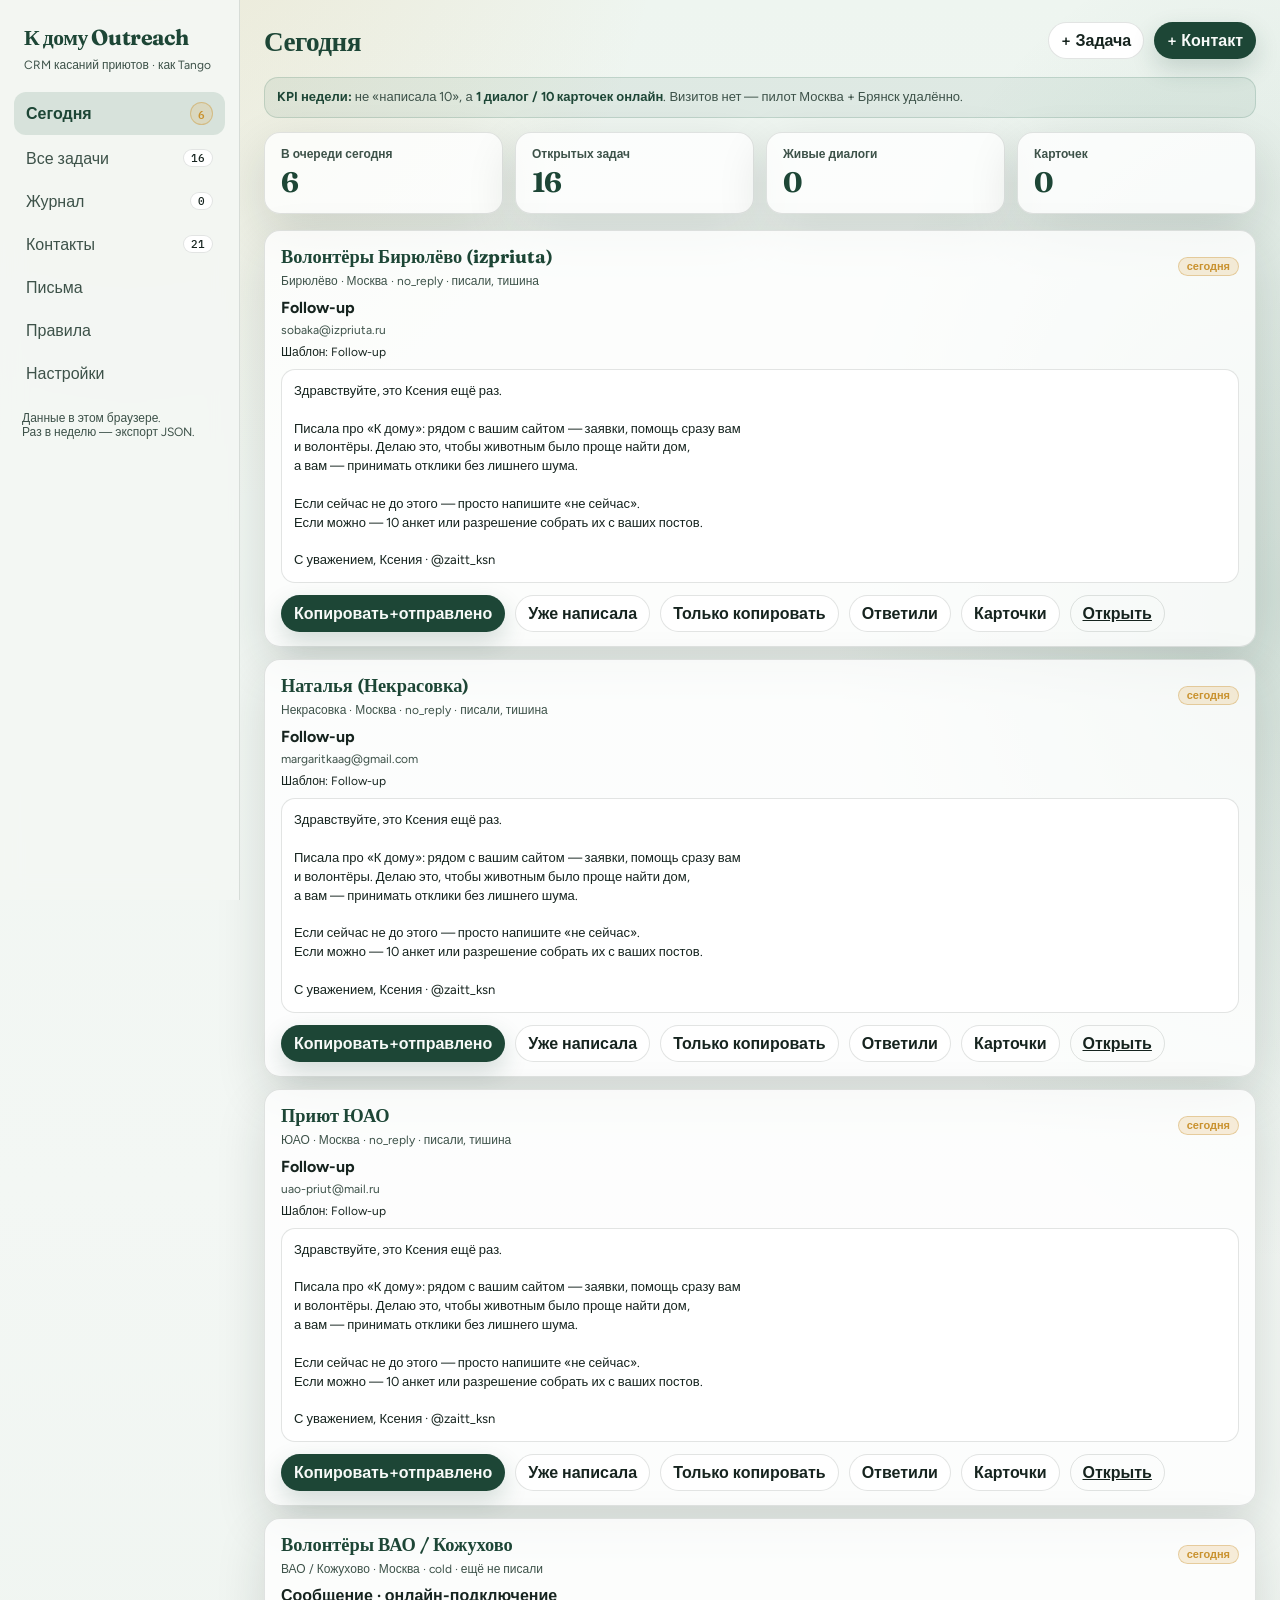
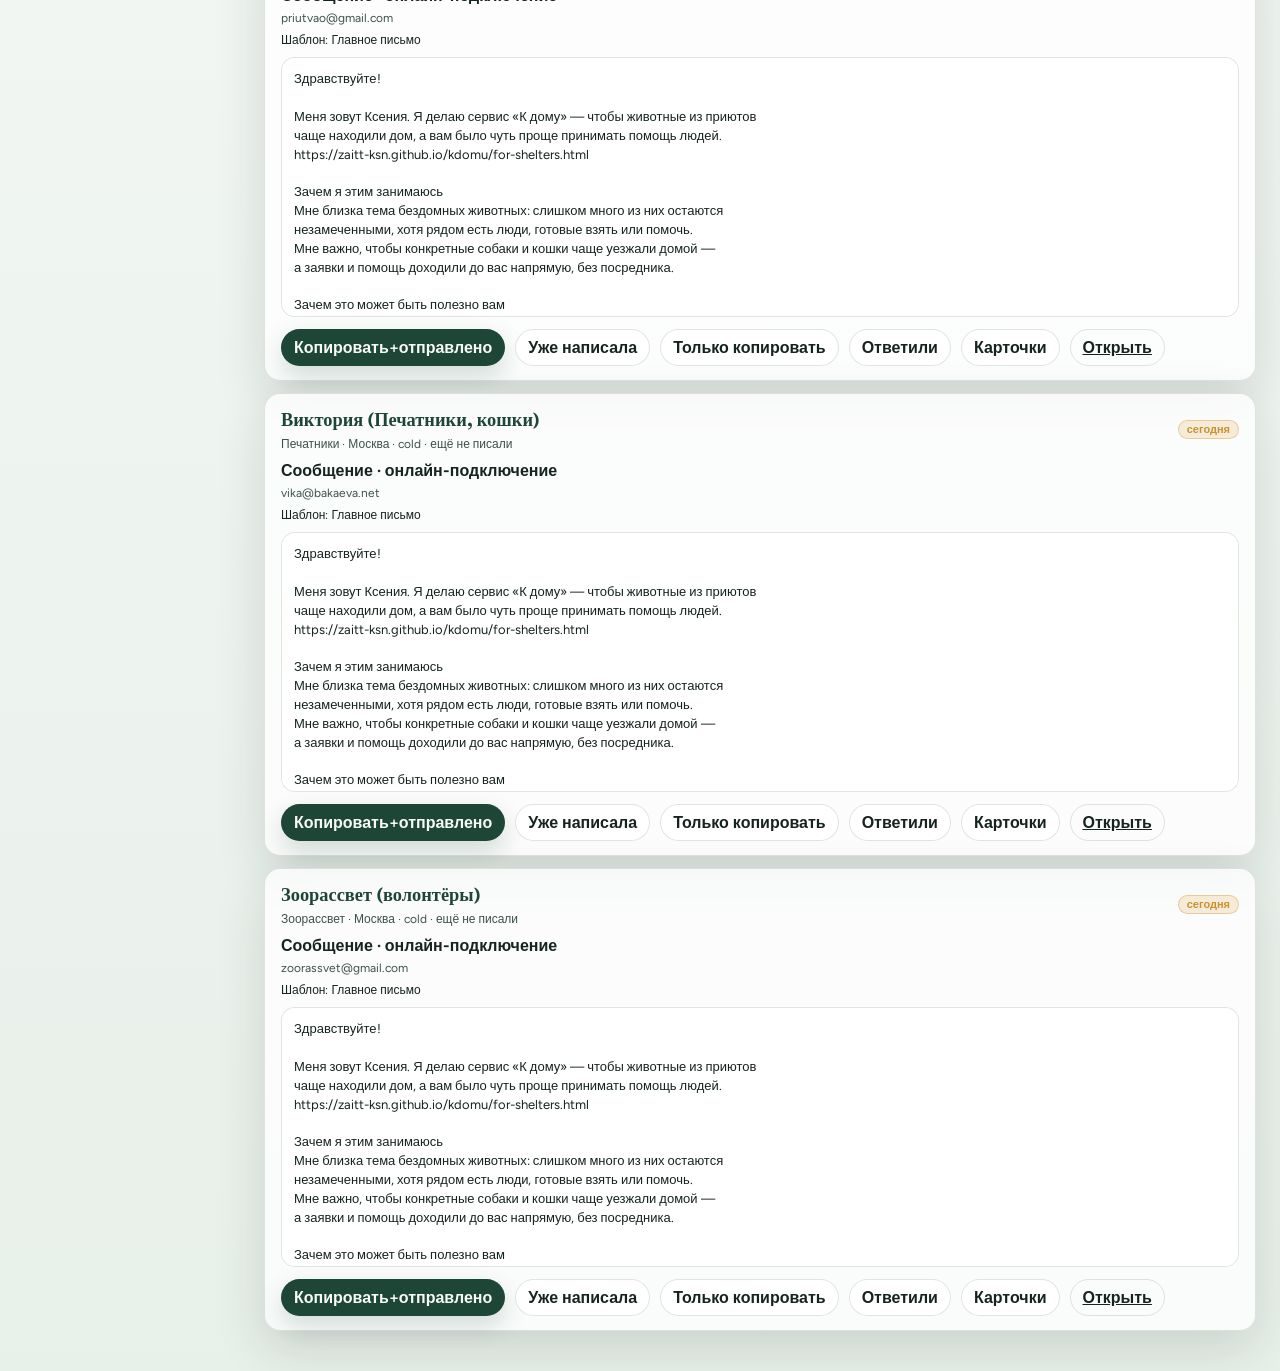
==== commit 670b51aa: "Fix CRM journal logging and seed merge so sent emails can be marked. Co-authored-by: Cursor <cursora" ====
--- a/crm/index.html
+++ b/crm/index.html
@@ -256,9 +256,9 @@
   <div class="modal-bg" id="modal"></div>
   <div class="toast" id="toast"></div>
 
-  <script src="./seed.js?v=4"></script>
+  <script src="./seed.js?v=5"></script>
   <script>
-    const STORAGE_KEY = "kdomu-outreach-crm-v4-msk";
+    const STORAGE_KEY = "kdomu-outreach-crm-v5-msk";
     const STATUS_LABELS = {
       cold: "cold · ещё не писали",
       touched: "touched · уже писали",
@@ -374,26 +374,66 @@
       };
     }
 
+    function mergeSeedPreservingProgress(existing) {
+      const fresh = buildSeedState();
+      const byId = Object.fromEntries((existing.contacts || []).map((c) => [c.id, c]));
+      fresh.contacts = fresh.contacts.map((c) => {
+        const old = byId[c.id];
+        if (!old) return c;
+        return {
+          ...c,
+          status: old.status || c.status,
+          note: old.note || c.note,
+          pain: old.pain || c.pain,
+          tools: old.tools || c.tools,
+          cardsCount: old.cardsCount || c.cardsCount || 0,
+          touchLog: old.touchLog?.length ? old.touchLog : c.touchLog,
+          lastTouchAt: old.lastTouchAt || c.lastTouchAt,
+        };
+      });
+      // Старые контакты, которых нет в seed — оставляем
+      const freshIds = new Set(fresh.contacts.map((c) => c.id));
+      (existing.contacts || []).forEach((c) => {
+        if (!freshIds.has(c.id)) fresh.contacts.push(c);
+      });
+      fresh.journal = Array.isArray(existing.journal) ? existing.journal : [];
+      // Задачи: оставляем открытые по живым контактам + добавляем недостающие A
+      const contactIds = new Set(fresh.contacts.map((c) => c.id));
+      const keptTasks = (existing.tasks || []).filter(
+        (t) => contactIds.has(t.contactId) && t.status !== "done"
+      );
+      const hasOpen = new Set(keptTasks.map((t) => t.contactId));
+      const extra = defaultTasksFromContacts(fresh.contacts).filter(
+        (t) => !hasOpen.has(t.contactId)
+      );
+      fresh.tasks = [...keptTasks, ...extra];
+      return fresh;
+    }
+
     function loadState() {
       const seed = window.KDOMU_CRM_SEED;
       const seedVersion = seed?.version || 0;
+      // Подтягиваем и со старых ключей, если новый пуст
+      const OLD_KEYS = [
+        STORAGE_KEY,
+        "kdomu-outreach-crm-v4-msk",
+        "kdomu-outreach-crm-v3-msk-full",
+        "kdomu-outreach-crm-v2-bryansk",
+      ];
       try {
-        const raw = localStorage.getItem(STORAGE_KEY);
-        if (raw) {
+        for (const key of OLD_KEYS) {
+          const raw = localStorage.getItem(key);
+          if (!raw) continue;
           const parsed = JSON.parse(raw);
+          if (!parsed || !Array.isArray(parsed.contacts)) continue;
           const stale =
-            !parsed ||
-            !Array.isArray(parsed.contacts) ||
             parsed.contacts.length < 10 ||
-            Number(parsed.version || 0) < seedVersion;
+            Number(parsed.version || 0) < seedVersion ||
+            key !== STORAGE_KEY;
           if (!stale) return parsed;
-          // Старая/пустая база — подтягиваем seed, журнал сохраняем если был
-          const fresh = buildSeedState();
-          if (Array.isArray(parsed.journal) && parsed.journal.length) {
-            fresh.journal = parsed.journal;
-          }
-          localStorage.setItem(STORAGE_KEY, JSON.stringify(fresh));
-          return fresh;
+          const merged = mergeSeedPreservingProgress(parsed);
+          localStorage.setItem(STORAGE_KEY, JSON.stringify(merged));
+          return merged;
         }
       } catch (_) {}
       return buildSeedState();
@@ -456,6 +496,40 @@
       return CADENCE[idx + 1];
     }
 
+    function markWritten(contactId, summary) {
+      const contact = contactById(contactId);
+      if (!contact) return toast("Контакт не найден");
+      if (contact.status === "cold") contact.status = "touched";
+      else if (contact.status === "touched") contact.status = "no_reply";
+      else if (!["replied", "meeting", "cards", "lost", "paused"].includes(contact.status)) {
+        contact.status = "no_reply";
+      }
+      logTouch(contact, contact.channel || "email", summary || "Написала");
+      // Закрыть сегодняшнюю открытую задачу по этому контакту и поставить follow-up
+      const open = state.tasks.find(
+        (t) => t.contactId === contactId && t.status !== "done"
+      );
+      if (open) {
+        open.status = "done";
+        open.doneAt = new Date().toISOString();
+        const next = nextCadenceType(open.type) || CADENCE.find((s) => s.type === "msg_fu");
+        if (next) {
+          state.tasks.push({
+            id: uid("task"),
+            contactId: contact.id,
+            type: next.type,
+            title: next.title,
+            due: addDays(todayISO(), 2),
+            status: "open",
+            templateId: next.template,
+            note: "",
+          });
+        }
+      }
+      saveState();
+      toast(`В журнале: ${contact.name}`);
+    }
+
     async function copyAndSent(taskId) {
       const task = state.tasks.find((t) => t.id === taskId);
       if (!task) return;
@@ -463,10 +537,12 @@
       const contact = letter.contact;
       if (!contact) return toast("Контакт не найден");
       const text = letter.body;
+      let copied = false;
       try {
         await copyText(text);
+        copied = true;
       } catch (_) {
-        return toast("Не удалось скопировать");
+        // Копирование могло не сработать — всё равно можно отметить отправку
       }
       task.status = "done";
       task.doneAt = new Date().toISOString();
@@ -488,7 +564,11 @@
         });
       }
       saveState();
-      toast("Скопировано · отмечено отправленным · следующий шаг создан");
+      toast(
+        copied
+          ? "Скопировано · в журнале · следующий шаг создан"
+          : "В журнале · следующий шаг (текст скопировать не удалось — скопируйте вручную)"
+      );
     }
 
     function markReplied(contactId) {
@@ -547,9 +627,9 @@
           <div class="template" style="margin-top:10px">${escapeHtml(letter.body)}</div>
           <div class="actions row">
             <button class="btn primary" data-act="copy-sent" data-id="${task.id}">Копировать+отправлено</button>
+            <button class="btn" data-act="mark-written" data-cid="${contact.id}">Уже написала</button>
             <button class="btn" data-act="copy-only" data-id="${task.id}">Только копировать</button>
             <button class="btn" data-act="replied" data-cid="${contact.id}">Ответили</button>
-            <button class="btn" data-act="meeting" data-cid="${contact.id}">Визит</button>
             <button class="btn" data-act="cards" data-cid="${contact.id}">Карточки</button>
             ${contact.link ? `<a class="btn ghost" href="${contact.link}" target="_blank" rel="noreferrer">Открыть</a>` : ""}
           </div>
@@ -577,7 +657,7 @@
           <div class="card stat"><div class="label">Карточек</div><div class="value">${cards}</div></div>
         </div>
         <div class="grid">
-          ${queue.length ? queue.map(({ t, c }) => renderTaskCard(t, c)).join("") : `<div class="card empty">На сегодня очередь пуста. Загляните во «Все задачи» или добавьте контакт.</div>`}
+          ${queue.length ? queue.map(({ t, c }) => renderTaskCard(t, c)).join("") : `<div class="card empty">На сегодня очередь пуста.${(state.contacts?.length || 0) < 10 ? ` Похоже, база не подгрузилась — откройте <strong>Настройки</strong> → <strong>Сбросить к базе</strong>.` : ` Загляните во «Все задачи» или добавьте контакт.`}</div>`}
         </div>`;
     }
 
@@ -604,7 +684,7 @@
     }
 
     function renderJournal() {
-      if (!state.journal.length) return `<div class="card empty">Журнал пуст — после «Копировать+отправлено» появятся записи.</div>`;
+      if (!state.journal.length) return `<div class="card empty">Журнал пуст.<br><br>Запись появляется только если нажать <strong>«Копировать+отправлено»</strong> или <strong>«Уже написала»</strong> в карточке / контактах.<br>Если писали вне CRM — откройте контакт и нажмите «Уже написала».</div>`;
       return `<div class="card"><table>
         <thead><tr><th>Когда</th><th>Контакт</th><th>Канал</th><th>Что</th></tr></thead>
         <tbody>
@@ -633,6 +713,7 @@
             <td><span class="pill ${c.status === "paused" ? "paused" : ""}">${statusLabel(c.status)}</span></td>
             <td class="tiny">${c.email || c.phone || c.telegram || "—"}</td>
             <td class="row">
+              <button class="btn primary" data-act="mark-written" data-cid="${c.id}">Уже написала</button>
               <button class="btn" data-act="edit-contact" data-cid="${c.id}">Карточка</button>
               <button class="btn" data-act="task-for" data-cid="${c.id}">+ Задача</button>
             </td>
@@ -755,10 +836,23 @@
           <label>Карточек получено<input id="c-cards" type="number" min="0" value="${contact.cardsCount || 0}" /></label>
           <div class="row">
             <button class="btn primary" id="c-save">Сохранить</button>
+            <button class="btn" id="c-written">Уже написала → в журнал</button>
             <button class="btn ghost" id="c-close">Закрыть</button>
           </div>
         </div>`);
       document.getElementById("c-close").onclick = closeModal;
+      document.getElementById("c-written").onclick = () => {
+        contact.status = document.getElementById("c-status").value;
+        contact.priority = document.getElementById("c-priority").value;
+        contact.pain = document.getElementById("c-pain").value === "—" ? "" : document.getElementById("c-pain").value;
+        contact.tools = document.getElementById("c-tools").value;
+        contact.note = document.getElementById("c-note").value;
+        contact.cardsCount = Number(document.getElementById("c-cards").value) || 0;
+        closeModal();
+        markWritten(contact.id, "Написала (вручную из карточки)");
+        view = "journal";
+        render();
+      };
       document.getElementById("c-save").onclick = () => {
         contact.status = document.getElementById("c-status").value;
         contact.priority = document.getElementById("c-priority").value;
@@ -893,6 +987,12 @@
       if (!btn) return;
       const act = btn.dataset.act;
       if (act === "copy-sent") return copyAndSent(btn.dataset.id);
+      if (act === "mark-written") {
+        markWritten(btn.dataset.cid, "Написала");
+        view = "journal";
+        render();
+        return;
+      }
       if (act === "copy-only") {
         const task = state.tasks.find((t) => t.id === btn.dataset.id);
         if (!task) return;
@@ -948,12 +1048,12 @@
           toast("Seed не загрузился — обновите страницу (Cmd+Shift+R)");
           return;
         }
-        if (!confirm(`Сбросить CRM и загрузить ${seedN} контактов из базы?`)) return;
-        state = buildSeedState();
+        if (!confirm(`Обновить базу до ${seedN} контактов?\nСтатусы, заметки и журнал сохранятся.`)) return;
+        state = mergeSeedPreservingProgress(state);
         saveState();
         view = "contacts";
         render();
-        toast(`База: ${state.contacts.length} контактов · ${state.tasks.length} задач`);
+        toast(`База: ${state.contacts.length} контактов · журнал: ${state.journal.length}`);
       }
     });
 
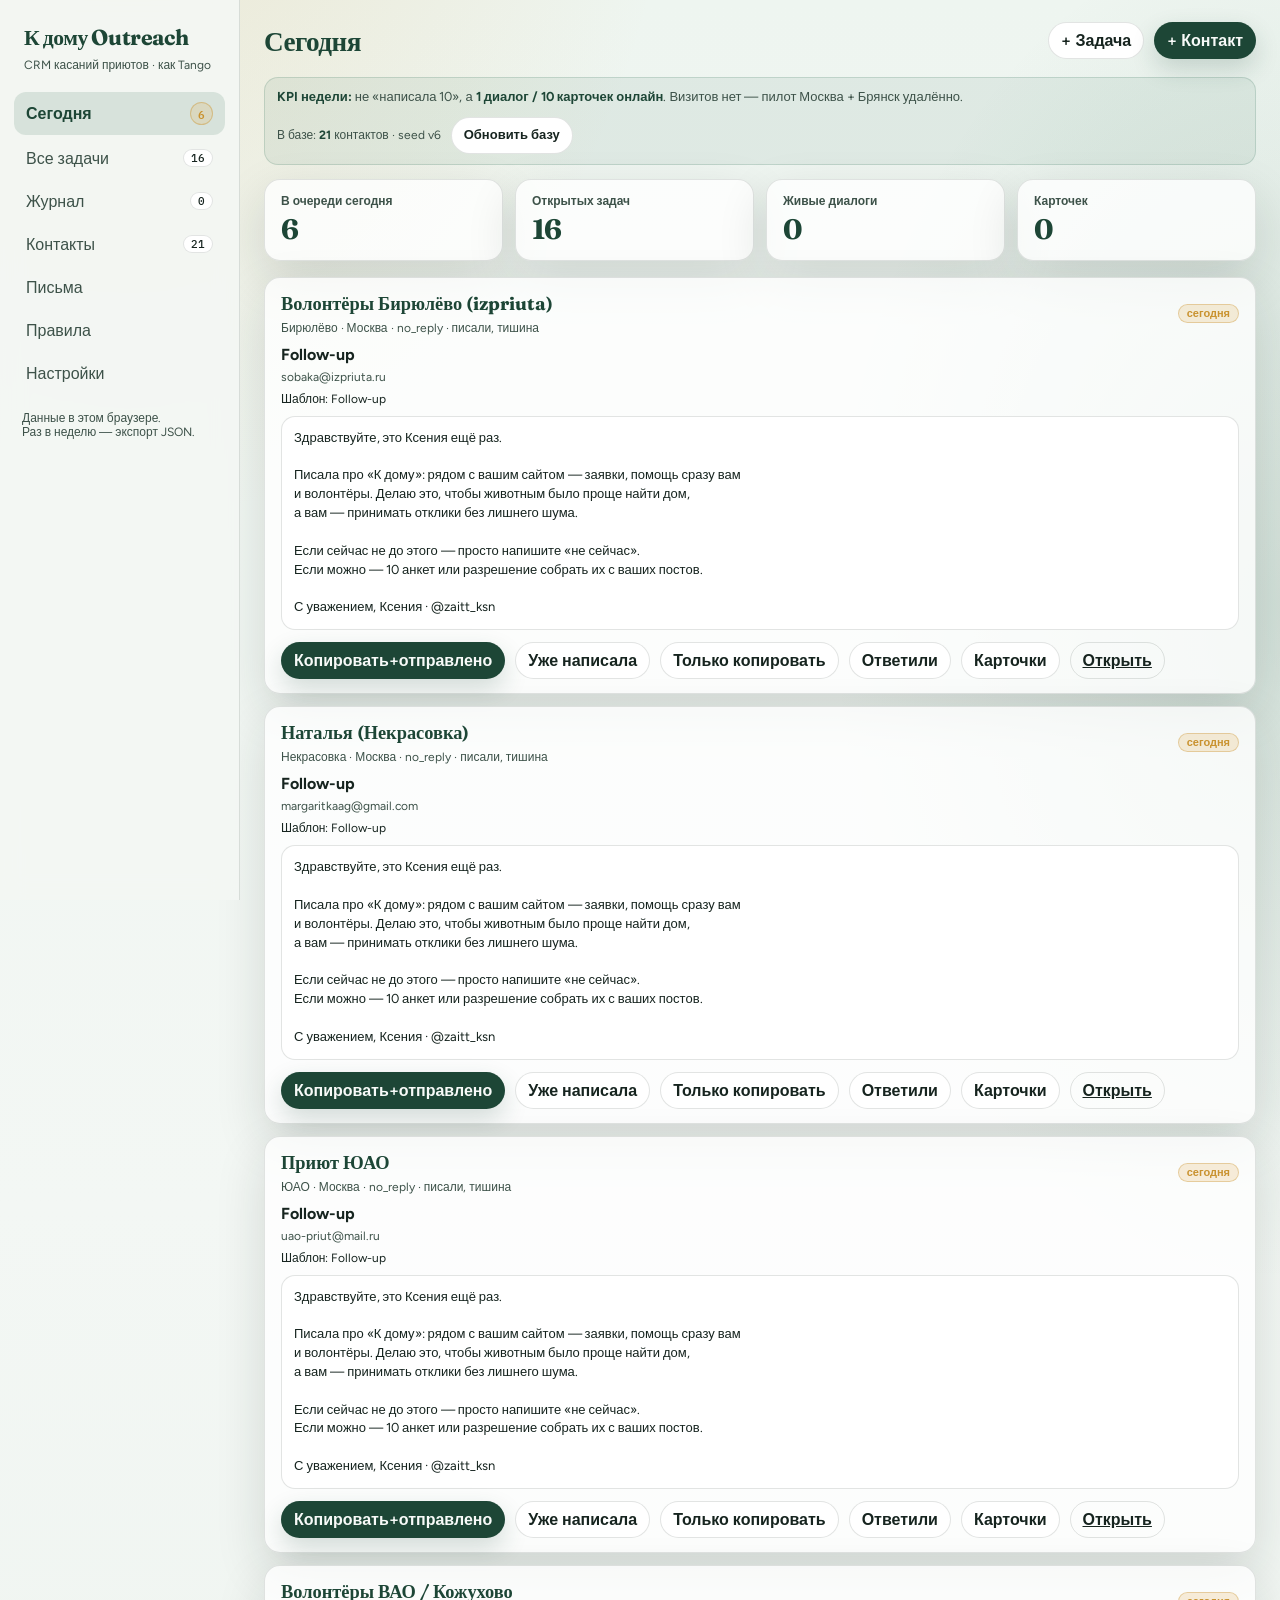
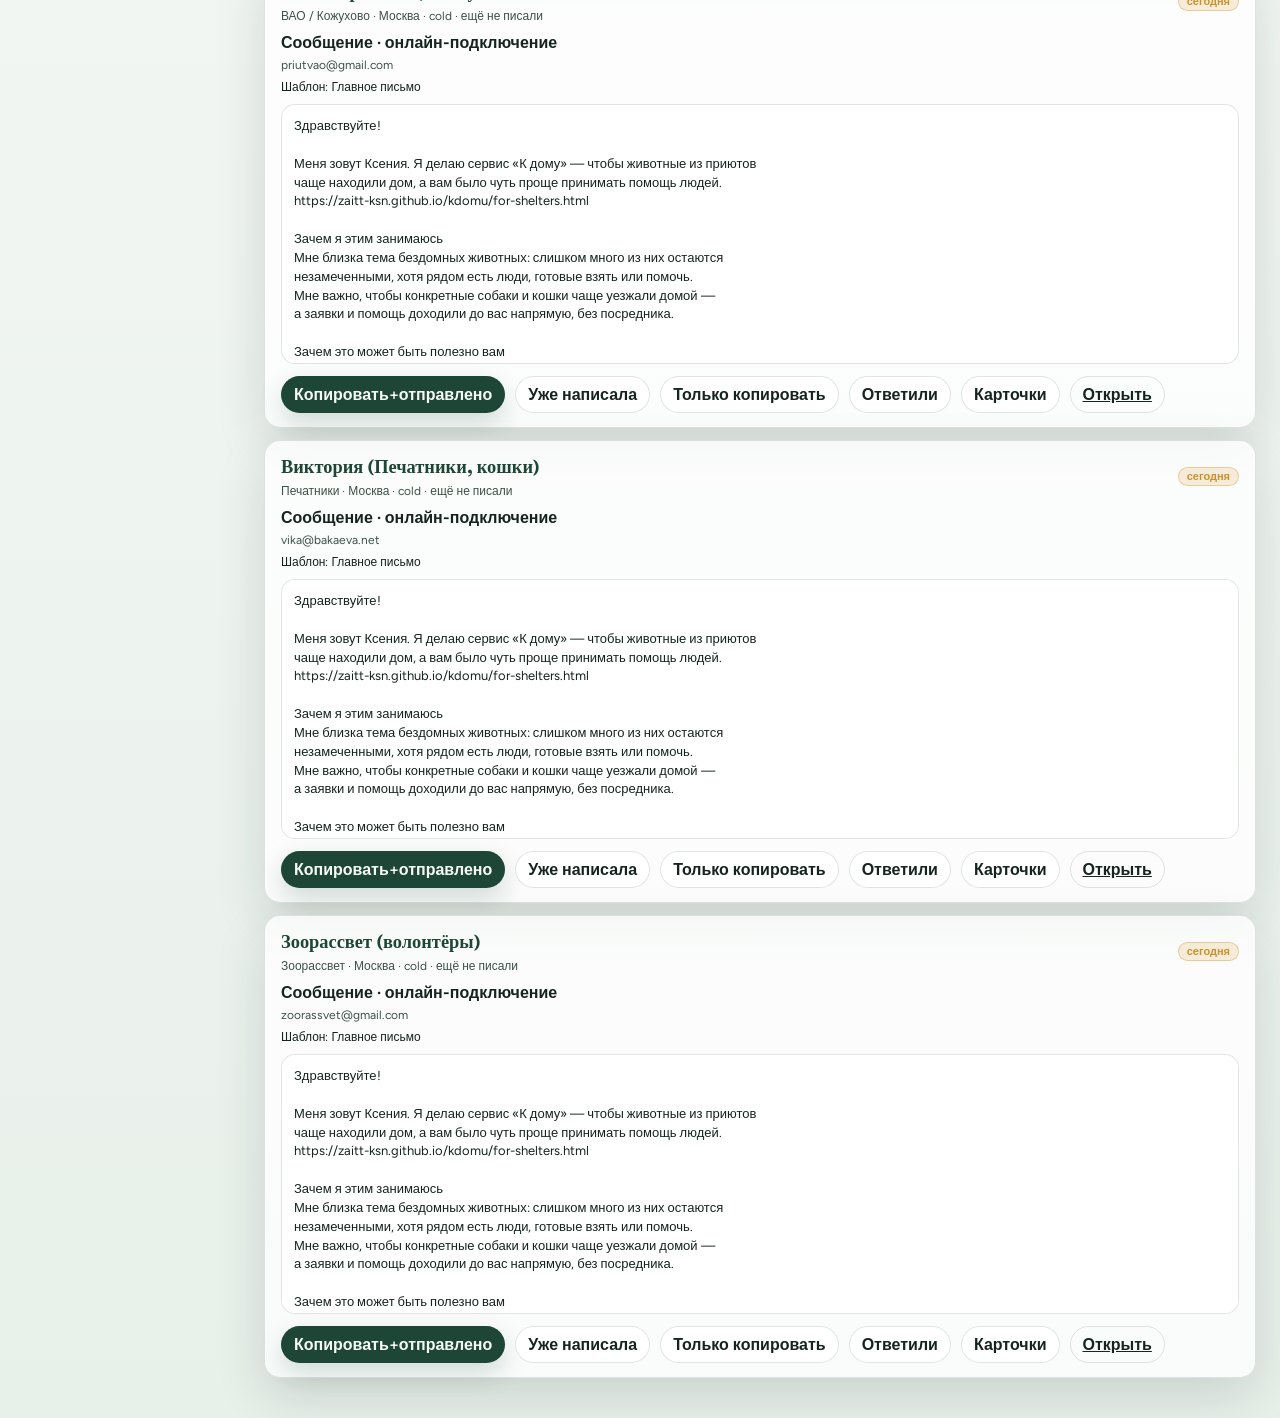
==== commit 8ed165a2: "Force CRM base refresh via button and ?force=1 URL. Co-authored-by: Cursor <cursoragent@cursor.com>" ====
--- a/crm/index.html
+++ b/crm/index.html
@@ -256,9 +256,10 @@
   <div class="modal-bg" id="modal"></div>
   <div class="toast" id="toast"></div>
 
-  <script src="./seed.js?v=5"></script>
+  <script src="./seed.js?v=6"></script>
   <script>
-    const STORAGE_KEY = "kdomu-outreach-crm-v5-msk";
+    const STORAGE_KEY = "kdomu-outreach-crm-v6-msk";
+    const SEED_MIN_CONTACTS = 20;
     const STATUS_LABELS = {
       cold: "cold · ещё не писали",
       touched: "touched · уже писали",
@@ -277,16 +278,6 @@
       { day: 14, type: "breakup", title: "Закрыть / пауза", template: "followup", channel: "any" },
       { day: 90, type: "re", title: "Вернуться (+90)", template: "first", channel: "any" },
     ];
-
-    let state = loadState();
-    let view = "today";
-    // Если после загрузки пусто — один раз форсируем seed
-    if ((!state.contacts || state.contacts.length < 5) && window.KDOMU_CRM_SEED?.contacts?.length) {
-      state = buildSeedState();
-      try {
-        localStorage.setItem(STORAGE_KEY, JSON.stringify(state));
-      } catch (_) {}
-    }
 
     function uid(prefix) {
       return `${prefix}_${Math.random().toString(36).slice(2, 9)}`;
@@ -410,34 +401,80 @@
       return fresh;
     }
 
-    function loadState() {
-      const seed = window.KDOMU_CRM_SEED;
-      const seedVersion = seed?.version || 0;
-      // Подтягиваем и со старых ключей, если новый пуст
+    function needsSeedRefresh(parsed, seed) {
+      if (!parsed || !Array.isArray(parsed.contacts)) return true;
+      if (!seed?.contacts?.length) return false;
+      if (parsed.contacts.length < SEED_MIN_CONTACTS) return true;
+      if (Number(parsed.version || 0) < Number(seed.version || 0)) return true;
+      const have = new Set(parsed.contacts.map((c) => c.id));
+      // Если в seed есть контакты, которых нет у пользователя — обновить
+      return seed.contacts.some((c) => !have.has(c.id));
+    }
+
+    function readAnySavedState() {
       const OLD_KEYS = [
         STORAGE_KEY,
+        "kdomu-outreach-crm-v5-msk",
         "kdomu-outreach-crm-v4-msk",
         "kdomu-outreach-crm-v3-msk-full",
         "kdomu-outreach-crm-v2-bryansk",
+        "kdomu-outreach-crm-v1",
       ];
-      try {
-        for (const key of OLD_KEYS) {
+      for (const key of OLD_KEYS) {
+        try {
           const raw = localStorage.getItem(key);
           if (!raw) continue;
           const parsed = JSON.parse(raw);
-          if (!parsed || !Array.isArray(parsed.contacts)) continue;
-          const stale =
-            parsed.contacts.length < 10 ||
-            Number(parsed.version || 0) < seedVersion ||
-            key !== STORAGE_KEY;
-          if (!stale) return parsed;
-          const merged = mergeSeedPreservingProgress(parsed);
-          localStorage.setItem(STORAGE_KEY, JSON.stringify(merged));
-          return merged;
-        }
-      } catch (_) {}
-      return buildSeedState();
-    }
+          if (parsed && Array.isArray(parsed.contacts)) return parsed;
+        } catch (_) {}
+      }
+      return null;
+    }
+
+    function loadState() {
+      const seed = window.KDOMU_CRM_SEED;
+      const params = new URLSearchParams(location.search);
+      const force = params.get("force") === "1" || params.get("reset") === "1";
+
+      if (force && seed?.contacts?.length) {
+        const existing = readAnySavedState() || { contacts: [], tasks: [], journal: [] };
+        const merged = mergeSeedPreservingProgress(existing);
+        localStorage.setItem(STORAGE_KEY, JSON.stringify(merged));
+        return merged;
+      }
+
+      const existing = readAnySavedState();
+      if (!existing) return buildSeedState();
+
+      if (needsSeedRefresh(existing, seed)) {
+        const merged = mergeSeedPreservingProgress(existing);
+        localStorage.setItem(STORAGE_KEY, JSON.stringify(merged));
+        return merged;
+      }
+
+      // Уже актуальная база — пишем в актуальный ключ
+      if (Number(existing.version) === Number(seed?.version)) {
+        localStorage.setItem(STORAGE_KEY, JSON.stringify(existing));
+      }
+      return existing;
+    }
+
+    function forceRefreshBase() {
+      const seed = window.KDOMU_CRM_SEED;
+      if (!seed?.contacts?.length) {
+        toast("Seed не загрузился — Cmd+Shift+R");
+        return;
+      }
+      state = mergeSeedPreservingProgress(state || readAnySavedState() || { contacts: [], tasks: [], journal: [] });
+      localStorage.setItem(STORAGE_KEY, JSON.stringify(state));
+      view = "contacts";
+      render();
+      toast(`База обновлена: ${state.contacts.length} контактов`);
+    }
+
+    let state = loadState();
+    let view = "today";
+
     function saveState() {
       localStorage.setItem(STORAGE_KEY, JSON.stringify(state));
       render();
@@ -649,7 +686,12 @@
       const replied = state.contacts.filter((c) => ["replied", "meeting", "cards"].includes(c.status)).length;
       const cards = state.contacts.reduce((n, c) => n + (Number(c.cardsCount) || 0), 0);
       return `
-        <div class="hint"><strong>KPI недели:</strong> не «написала 10», а <strong>1 диалог / 10 карточек онлайн</strong>. Визитов нет — пилот Москва + Брянск удалённо.</div>
+        <div class="hint"><strong>KPI недели:</strong> не «написала 10», а <strong>1 диалог / 10 карточек онлайн</strong>. Визитов нет — пилот Москва + Брянск удалённо.
+          <div class="row" style="margin-top:10px">
+            <span class="tiny">В базе: <strong>${state.contacts.length}</strong> контактов · seed v${window.KDOMU_CRM_SEED?.version || "?"}</span>
+            ${(state.contacts.length < SEED_MIN_CONTACTS) ? `<button class="btn danger" data-act="force-refresh">Обновить базу сейчас (${window.KDOMU_CRM_SEED?.contacts?.length || 0})</button>` : `<button class="btn" data-act="force-refresh">Обновить базу</button>`}
+          </div>
+        </div>
         <div class="grid stats">
           <div class="card stat"><div class="label">В очереди сегодня</div><div class="value">${queue.length}</div></div>
           <div class="card stat"><div class="label">Открытых задач</div><div class="value">${open}</div></div>
@@ -764,18 +806,19 @@
         <div class="card form">
           <p class="hint" style="margin-top:0"><strong>В базе сейчас:</strong> ${n} контактов · seed v${window.KDOMU_CRM_SEED?.version || "?"} (${seedN} в файле)</p>
           ${err}
+          ${n < SEED_MIN_CONTACTS ? `<p class="tiny" style="color:#b33">Контактов мало — нажмите красную кнопку ниже.</p>` : ""}
           <label>Размер очереди «Сегодня»
             <input id="set-queue" type="number" min="1" max="20" value="${state.settings.todayQueueSize || 6}" />
           </label>
           <div class="row">
+            <button class="btn danger" id="reset-seed">Обновить базу (${seedN})</button>
             <button class="btn primary" id="save-settings">Сохранить</button>
-            <button class="btn danger" id="reset-seed">Сбросить к базе (${seedN})</button>
             <button class="btn" id="export-json">Экспорт JSON</button>
             <label class="btn" style="display:inline-flex;align-items:center;gap:8px;cursor:pointer">
               Импорт JSON<input id="import-json" type="file" accept="application/json,.json" hidden />
             </label>
           </div>
-          <p class="tiny muted">Если контактов мало — нажмите «Сбросить к базе». Сайт: <a href="../index.html">витрина</a> · <a href="../CONTACTS-MSK.md">CONTACTS-MSK.md</a></p>
+          <p class="tiny muted">Или открой ссылку с принудительным обновлением: <a href="./?force=1">crm/?force=1</a></p>
         </div>
       </div>`;
     }
@@ -987,6 +1030,7 @@
       if (!btn) return;
       const act = btn.dataset.act;
       if (act === "copy-sent") return copyAndSent(btn.dataset.id);
+      if (act === "force-refresh") return forceRefreshBase();
       if (act === "mark-written") {
         markWritten(btn.dataset.cid, "Написала");
         view = "journal";
@@ -1048,12 +1092,7 @@
           toast("Seed не загрузился — обновите страницу (Cmd+Shift+R)");
           return;
         }
-        if (!confirm(`Обновить базу до ${seedN} контактов?\nСтатусы, заметки и журнал сохранятся.`)) return;
-        state = mergeSeedPreservingProgress(state);
-        saveState();
-        view = "contacts";
-        render();
-        toast(`База: ${state.contacts.length} контактов · журнал: ${state.journal.length}`);
+        forceRefreshBase();
       }
     });
 
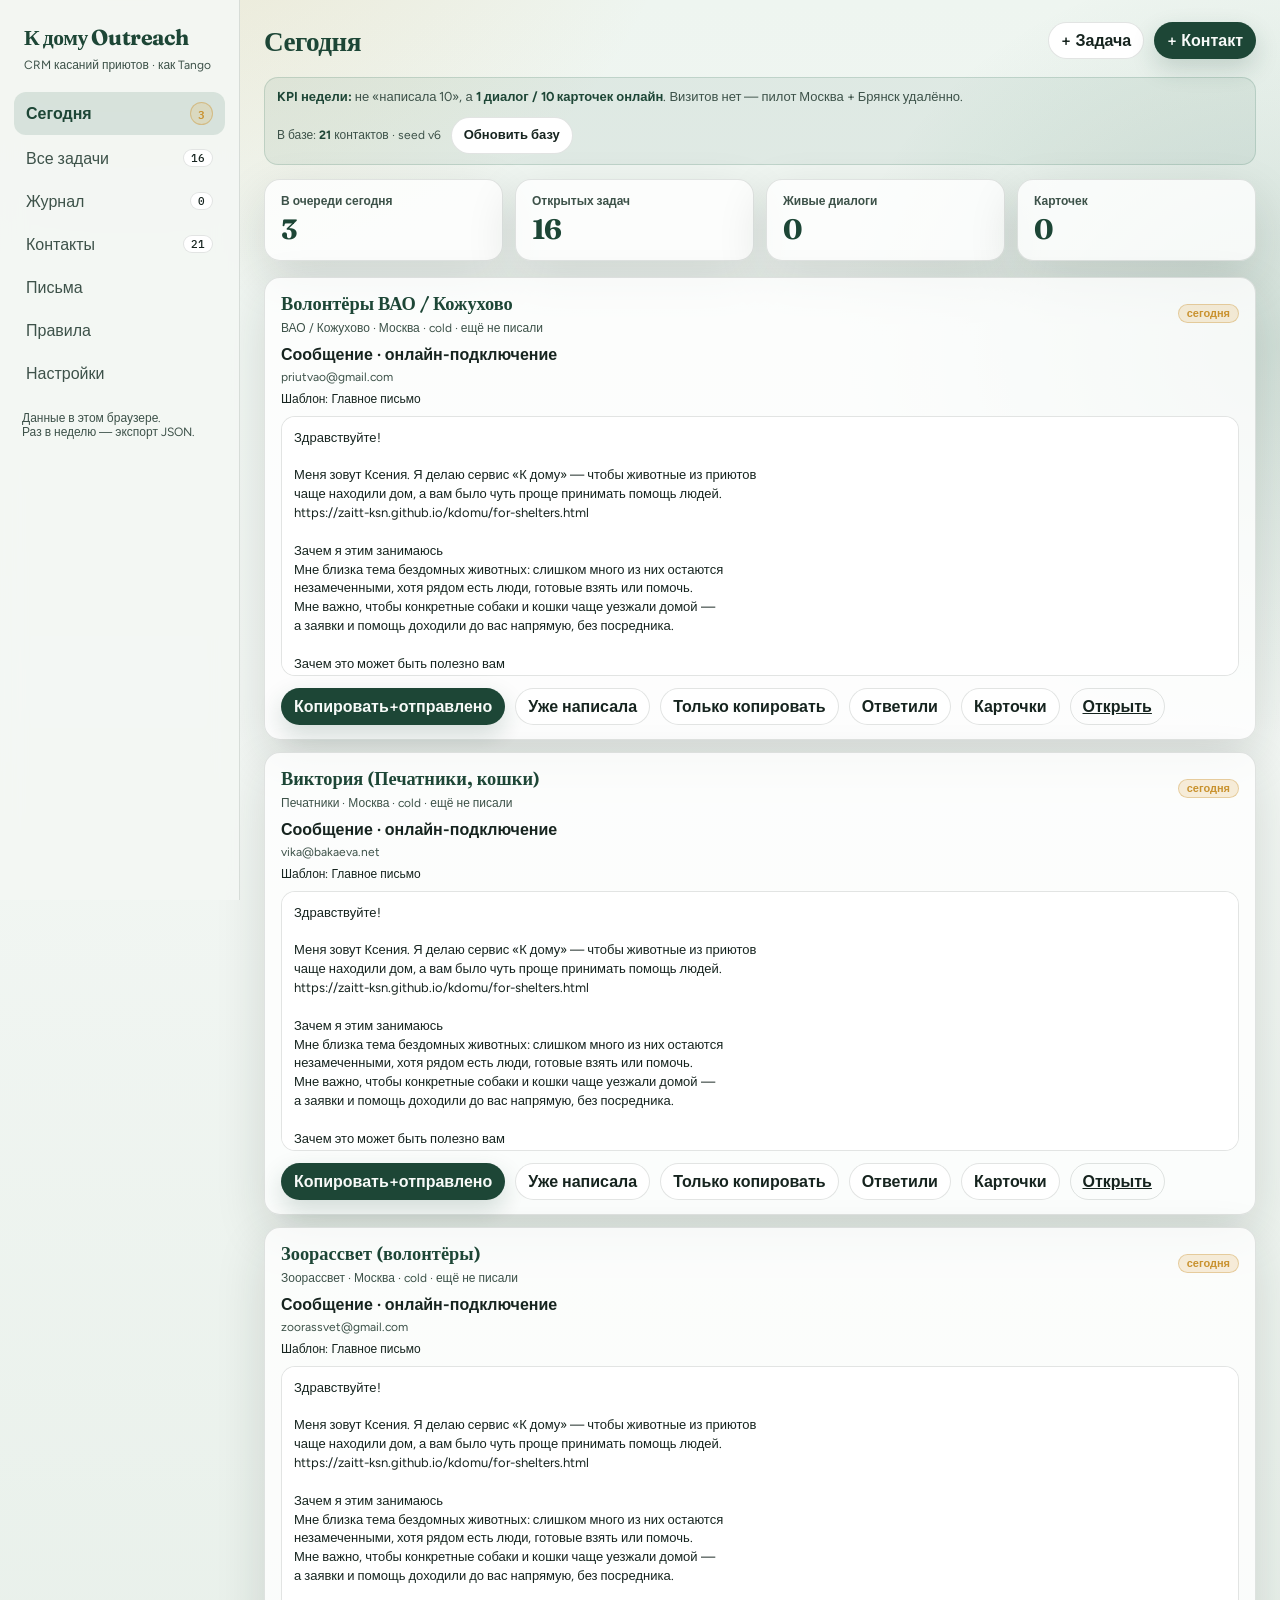
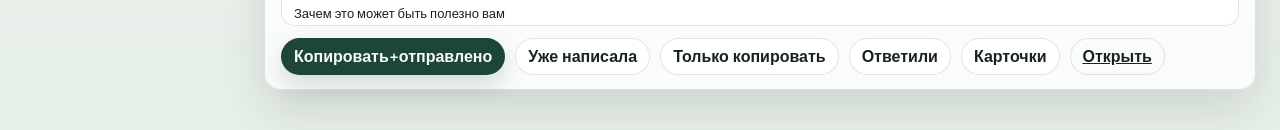
==== commit d977a6c2: "Hide journaled contacts from active task queue immediately. Co-authored-by: Cursor <cursoragent@curs" ====
--- a/crm/index.html
+++ b/crm/index.html
@@ -393,12 +393,63 @@
       const keptTasks = (existing.tasks || []).filter(
         (t) => contactIds.has(t.contactId) && t.status !== "done"
       );
-      const hasOpen = new Set(keptTasks.map((t) => t.contactId));
-      const extra = defaultTasksFromContacts(fresh.contacts).filter(
-        (t) => !hasOpen.has(t.contactId)
+      const writtenIds = writtenContactIds(fresh);
+      // Закрыть «напиши сейчас» у тех, кому уже писали
+      keptTasks.forEach((t) => {
+        if (writtenIds.has(t.contactId) && (!t.due || t.due <= todayISO())) {
+          t.status = "done";
+          t.doneAt = new Date().toISOString();
+        }
+      });
+      const openAfter = keptTasks.filter((t) => t.status !== "done");
+      const hasOpen = new Set(openAfter.map((t) => t.contactId));
+      const hasFuture = new Set(
+        openAfter
+          .filter((t) => t.due && t.due > todayISO())
+          .map((t) => t.contactId)
       );
+      const extra = [];
+      fresh.contacts.forEach((c) => {
+        if (c.priority !== "A" || c.status === "paused" || c.status === "lost") return;
+        if (hasOpen.has(c.id) || hasFuture.has(c.id)) return;
+        if (writtenIds.has(c.id)) {
+          // Уже писали — только будущий follow-up, не задача на сегодня
+          if (["replied", "meeting", "cards"].includes(c.status)) return;
+          extra.push({
+            id: uid("task"),
+            contactId: c.id,
+            type: "msg_fu",
+            title: "Follow-up",
+            due: addDays(todayISO(), 3),
+            status: "open",
+            templateId: "followup",
+            note: "follow-up после отправки",
+          });
+          return;
+        }
+        if (hasOpen.has(c.id)) return;
+      });
+      // Новым cold — обычные задачи из seed
+      defaultTasksFromContacts(
+        fresh.contacts.filter((c) => !writtenIds.has(c.id) && !hasOpen.has(c.id))
+      ).forEach((t) => extra.push(t));
       fresh.tasks = [...keptTasks, ...extra];
       return fresh;
+    }
+
+    function writtenContactIds(bundle) {
+      const ids = new Set();
+      (bundle.contacts || []).forEach((c) => {
+        if (["touched", "no_reply", "replied", "meeting", "cards"].includes(c.status)) {
+          ids.add(c.id);
+        }
+      });
+      (bundle.journal || []).forEach((j) => {
+        if (!j.contactId) return;
+        const s = String(j.summary || "");
+        if (/напис|отправ|копир/i.test(s)) ids.add(j.contactId);
+      });
+      return ids;
     }
 
     function needsSeedRefresh(parsed, seed) {
@@ -472,8 +523,41 @@
       toast(`База обновлена: ${state.contacts.length} контактов`);
     }
 
+    function reconcileWrittenTasks() {
+      const written = writtenContactIds(state);
+      const today = todayISO();
+      let changed = false;
+      written.forEach((id) => {
+        state.tasks.forEach((t) => {
+          if (t.contactId !== id || t.status === "done") return;
+          // Задача «напиши сейчас» при уже отправленном письме — закрыть
+          if (!t.due || t.due <= today) {
+            t.status = "done";
+            t.doneAt = new Date().toISOString();
+            changed = true;
+          }
+        });
+        const c = contactById(id);
+        if (!c || ["replied", "meeting", "cards", "lost", "paused"].includes(c.status)) return;
+        const hasFuture = state.tasks.some(
+          (t) => t.contactId === id && t.status !== "done" && t.due && t.due > today
+        );
+        if (!hasFuture) {
+          scheduleFollowUp(c, "msg_first");
+          changed = true;
+        }
+      });
+      if (changed) {
+        try {
+          localStorage.setItem(STORAGE_KEY, JSON.stringify(state));
+        } catch (_) {}
+      }
+    }
+
     let state = loadState();
     let view = "today";
+    // На случай старых дублей: если в журнале «написала» — убрать из сегодняшних задач
+    reconcileWrittenTasks();
 
     function saveState() {
       localStorage.setItem(STORAGE_KEY, JSON.stringify(state));
@@ -484,12 +568,17 @@
       return state.tasks.filter((t) => t.status !== "done");
     }
     function todayQueue() {
-      const size = Number(state.settings.todayQueueSize) || 4;
+      const size = Number(state.settings.todayQueueSize) || 6;
       const today = todayISO();
+      const written = writtenContactIds(state);
       return openTasks()
         .map((t) => ({ t, c: contactById(t.contactId) }))
         .filter((x) => x.c && x.c.status !== "paused" && x.c.status !== "lost")
         .filter((x) => x.c.priority === "A" || x.c.city === "Москва" || x.c.city === "Брянск")
+        // Только на сегодня/просрочено
+        .filter((x) => !x.t.due || x.t.due <= today)
+        // Кому уже писали (журнал/статус) — не показывать в «Сегодня»
+        .filter((x) => !written.has(x.c.id))
         .sort((a, b) => {
           const ad = a.t.due || "9999";
           const bd = b.t.due || "9999";
@@ -533,6 +622,45 @@
       return CADENCE[idx + 1];
     }
 
+    function closeOpenTasksForContact(contactId) {
+      const now = new Date().toISOString();
+      let closedType = null;
+      state.tasks.forEach((t) => {
+        if (t.contactId === contactId && t.status !== "done") {
+          if (!closedType) closedType = t.type;
+          t.status = "done";
+          t.doneAt = now;
+        }
+      });
+      return closedType;
+    }
+
+    function scheduleFollowUp(contact, fromType) {
+      if (["replied", "meeting", "cards", "lost", "paused"].includes(contact.status)) return;
+      // Уже есть будущий follow-up — не плодим дубли
+      const hasFuture = state.tasks.some(
+        (t) =>
+          t.contactId === contact.id &&
+          t.status !== "done" &&
+          (t.due || "") > todayISO()
+      );
+      if (hasFuture) return;
+      const next =
+        nextCadenceType(fromType || "msg_first") ||
+        CADENCE.find((s) => s.type === "msg_fu");
+      if (!next) return;
+      state.tasks.push({
+        id: uid("task"),
+        contactId: contact.id,
+        type: next.type,
+        title: next.title,
+        due: addDays(todayISO(), 3),
+        status: "open",
+        templateId: next.template,
+        note: "авто follow-up после отправки",
+      });
+    }
+
     function markWritten(contactId, summary) {
       const contact = contactById(contactId);
       if (!contact) return toast("Контакт не найден");
@@ -542,29 +670,10 @@
         contact.status = "no_reply";
       }
       logTouch(contact, contact.channel || "email", summary || "Написала");
-      // Закрыть сегодняшнюю открытую задачу по этому контакту и поставить follow-up
-      const open = state.tasks.find(
-        (t) => t.contactId === contactId && t.status !== "done"
-      );
-      if (open) {
-        open.status = "done";
-        open.doneAt = new Date().toISOString();
-        const next = nextCadenceType(open.type) || CADENCE.find((s) => s.type === "msg_fu");
-        if (next) {
-          state.tasks.push({
-            id: uid("task"),
-            contactId: contact.id,
-            type: next.type,
-            title: next.title,
-            due: addDays(todayISO(), 2),
-            status: "open",
-            templateId: next.template,
-            note: "",
-          });
-        }
-      }
+      const closedType = closeOpenTasksForContact(contactId);
+      scheduleFollowUp(contact, closedType);
       saveState();
-      toast(`В журнале: ${contact.name}`);
+      toast(`В журнале: ${contact.name} · задача закрыта · follow-up через 3 дня`);
     }
 
     async function copyAndSent(taskId) {
@@ -579,32 +688,20 @@
         await copyText(text);
         copied = true;
       } catch (_) {
-        // Копирование могло не сработать — всё равно можно отметить отправку
-      }
-      task.status = "done";
-      task.doneAt = new Date().toISOString();
+        // Копирование могло не сработать — всё равно отмечаем отправку
+      }
       if (contact.status === "cold") contact.status = "touched";
       else if (["touched", "no_reply"].includes(contact.status)) contact.status = "no_reply";
       logTouch(contact, contact.channel || "message", `Отправлено: ${task.title}`);
-      const next = nextCadenceType(task.type);
-      if (next && !["replied", "meeting", "cards", "lost", "paused"].includes(contact.status)) {
-        const gap = next.day - (CADENCE.find((s) => s.type === task.type)?.day || 0);
-        state.tasks.push({
-          id: uid("task"),
-          contactId: contact.id,
-          type: next.type,
-          title: next.title,
-          due: addDays(todayISO(), Math.max(gap, 1)),
-          status: "open",
-          templateId: next.template,
-          note: "",
-        });
-      }
+      const closedType = closeOpenTasksForContact(contact.id) || task.type;
+      task.status = "done";
+      task.doneAt = new Date().toISOString();
+      scheduleFollowUp(contact, closedType);
       saveState();
       toast(
         copied
-          ? "Скопировано · в журнале · следующий шаг создан"
-          : "В журнале · следующий шаг (текст скопировать не удалось — скопируйте вручную)"
+          ? "Скопировано · в журнале · задача убрана · follow-up через 3 дня"
+          : "В журнале · задача убрана (текст скопируйте вручную)"
       );
     }
 
@@ -704,23 +801,37 @@
     }
 
     function renderTasks() {
-      const list = [...state.tasks].sort((a, b) => String(a.due).localeCompare(String(b.due)));
+      const open = [...state.tasks]
+        .filter((t) => t.status !== "done")
+        .sort((a, b) => String(a.due).localeCompare(String(b.due)));
+      const done = [...state.tasks]
+        .filter((t) => t.status === "done")
+        .sort((a, b) => String(b.doneAt || b.due).localeCompare(String(a.doneAt || a.due)))
+        .slice(0, 20);
+      const row = (t) => {
+        const c = contactById(t.contactId) || { name: "—" };
+        return `<tr>
+          <td>${duePill(t.due)}</td>
+          <td>${c.name}<div class="tiny muted">${c.shelter || ""}</div></td>
+          <td>${t.title}</td>
+          <td>${t.status === "done" ? '<span class="pill done">done</span>' : '<span class="pill">open</span>'}</td>
+          <td>${t.status !== "done" ? `<button class="btn" data-act="open-task" data-id="${t.id}">Открыть</button>` : ""}</td>
+        </tr>`;
+      };
       return `
         <div class="card">
+          <h3 style="margin-top:0">Открытые (${open.length})</h3>
+          <p class="tiny muted">Follow-up с будущей датой здесь виден, но в «Сегодня» не попадает, пока не наступит день.</p>
           <table>
             <thead><tr><th>Дата</th><th>Контакт</th><th>Задача</th><th>Статус</th><th></th></tr></thead>
-            <tbody>
-              ${list.map((t) => {
-                const c = contactById(t.contactId) || { name: "—" };
-                return `<tr>
-                  <td>${duePill(t.due)}</td>
-                  <td>${c.name}<div class="tiny muted">${c.shelter || ""}</div></td>
-                  <td>${t.title}</td>
-                  <td>${t.status === "done" ? '<span class="pill done">done</span>' : '<span class="pill">open</span>'}</td>
-                  <td>${t.status !== "done" ? `<button class="btn" data-act="open-task" data-id="${t.id}">Открыть</button>` : ""}</td>
-                </tr>`;
-              }).join("")}
-            </tbody>
+            <tbody>${open.length ? open.map(row).join("") : `<tr><td colspan="5" class="tiny muted">Нет открытых задач</td></tr>`}</tbody>
+          </table>
+        </div>
+        <div class="card">
+          <h3 style="margin-top:0">Недавно закрытые</h3>
+          <table>
+            <thead><tr><th>Дата</th><th>Контакт</th><th>Задача</th><th>Статус</th><th></th></tr></thead>
+            <tbody>${done.length ? done.map(row).join("") : `<tr><td colspan="5" class="tiny muted">Пока пусто</td></tr>`}</tbody>
           </table>
         </div>`;
     }
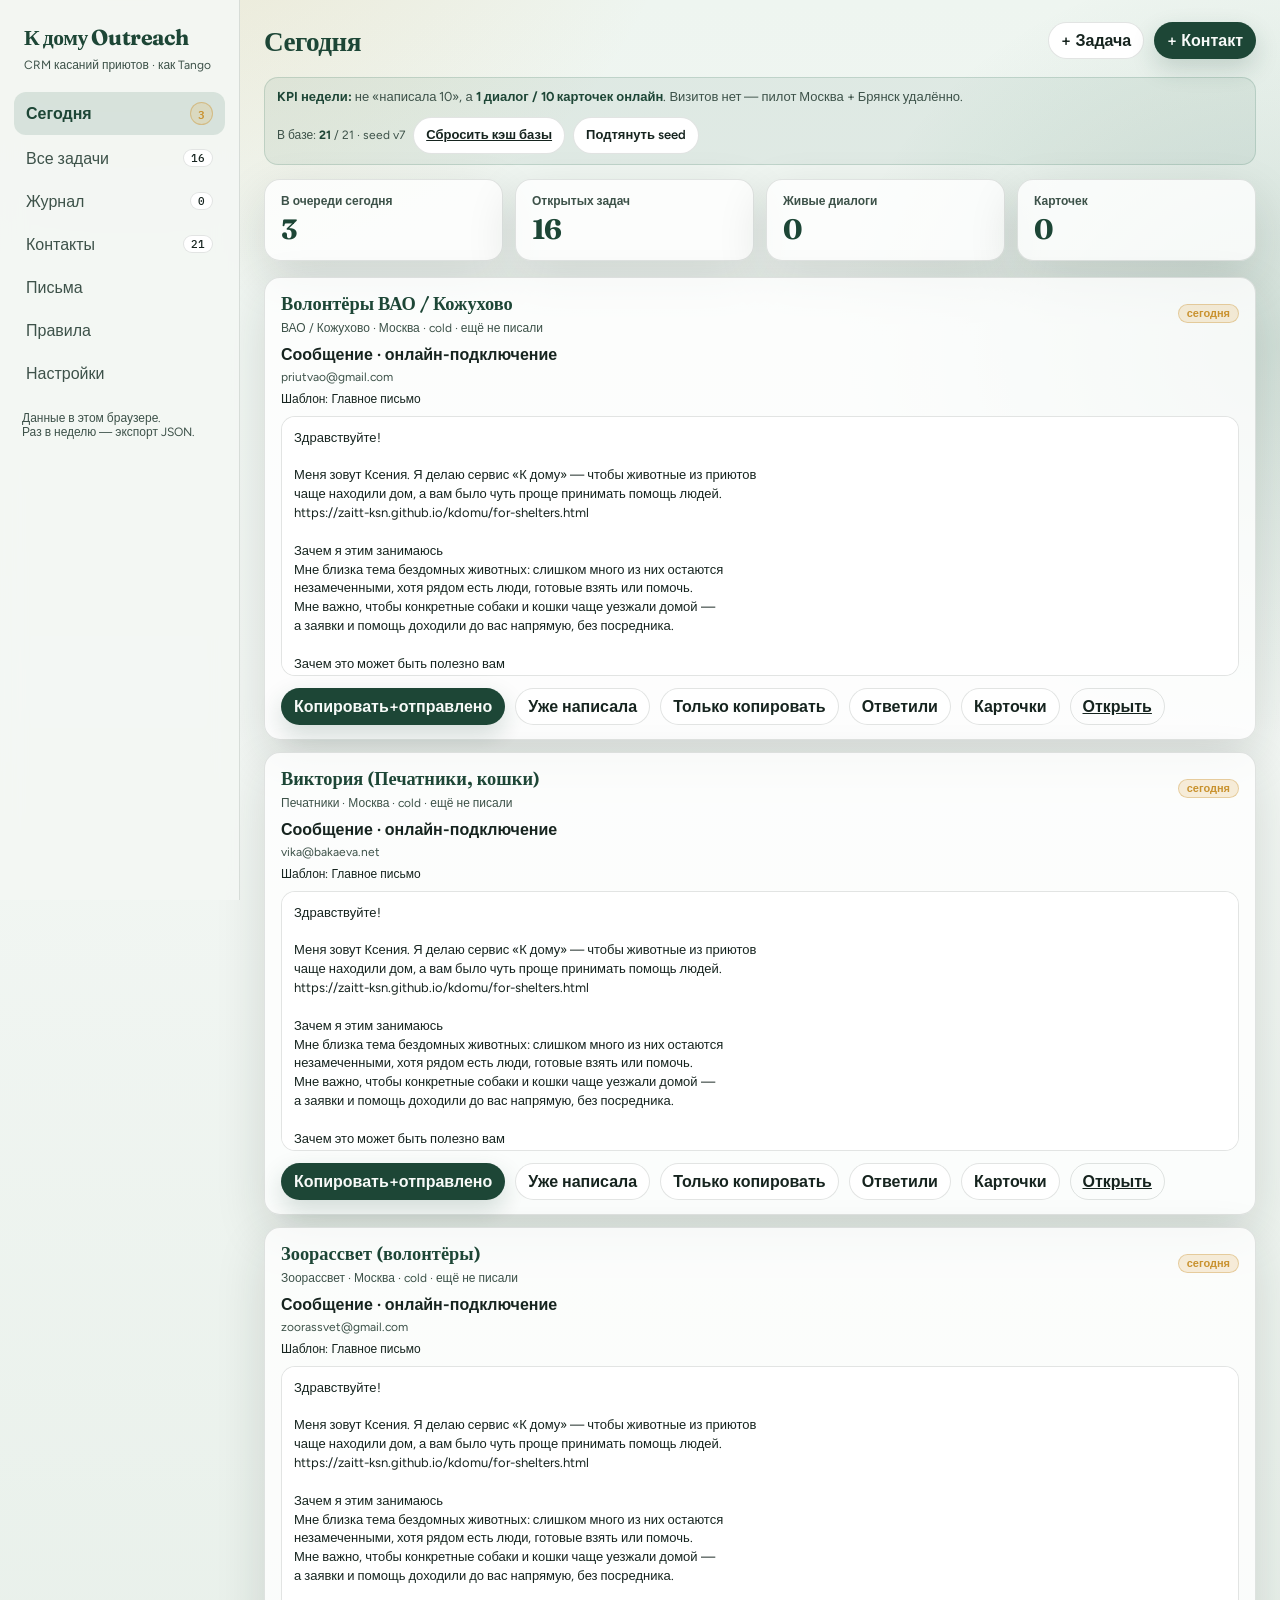
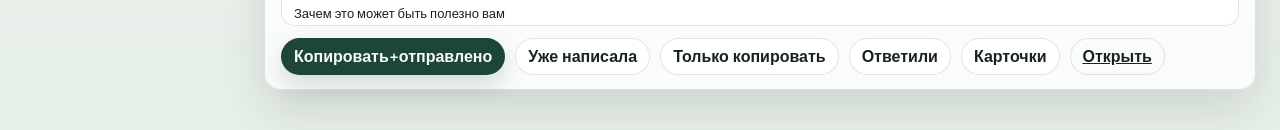
==== commit 61ce88ec: "Add hard CRM cache reset page so the shelter base always reloads. Co-authored-by: Cursor <cursoragen" ====
--- a/crm/index.html
+++ b/crm/index.html
@@ -256,9 +256,9 @@
   <div class="modal-bg" id="modal"></div>
   <div class="toast" id="toast"></div>
 
-  <script src="./seed.js?v=6"></script>
+  <script src="./seed.js?v=7"></script>
   <script>
-    const STORAGE_KEY = "kdomu-outreach-crm-v6-msk";
+    const STORAGE_KEY = "kdomu-outreach-crm-v7-hard";
     const SEED_MIN_CONTACTS = 20;
     const STATUS_LABELS = {
       cold: "cold · ещё не писали",
@@ -283,12 +283,34 @@
       return `${prefix}_${Math.random().toString(36).slice(2, 9)}`;
     }
     function todayISO() {
-      return new Date().toISOString().slice(0, 10);
+      // Дата «сегодня» по Москве (не UTC)
+      return new Intl.DateTimeFormat("en-CA", {
+        timeZone: "Europe/Moscow",
+        year: "numeric",
+        month: "2-digit",
+        day: "2-digit",
+      }).format(new Date());
     }
     function addDays(iso, days) {
       const d = new Date(iso + "T12:00:00");
       d.setDate(d.getDate() + days);
       return d.toISOString().slice(0, 10);
+    }
+    function formatMoscow(iso) {
+      if (!iso) return "—";
+      const d = new Date(iso);
+      if (Number.isNaN(d.getTime())) return String(iso).replace("T", " ").slice(0, 16);
+      const parts = new Intl.DateTimeFormat("ru-RU", {
+        timeZone: "Europe/Moscow",
+        year: "numeric",
+        month: "2-digit",
+        day: "2-digit",
+        hour: "2-digit",
+        minute: "2-digit",
+        hour12: false,
+      }).formatToParts(d);
+      const get = (t) => parts.find((p) => p.type === t)?.value || "";
+      return `${get("day")}.${get("month")}.${get("year")} ${get("hour")}:${get("minute")}`;
     }
     function toast(msg) {
       const el = document.getElementById("toast");
@@ -465,6 +487,7 @@
     function readAnySavedState() {
       const OLD_KEYS = [
         STORAGE_KEY,
+        "kdomu-outreach-crm-v6-msk",
         "kdomu-outreach-crm-v5-msk",
         "kdomu-outreach-crm-v4-msk",
         "kdomu-outreach-crm-v3-msk-full",
@@ -784,9 +807,12 @@
       const cards = state.contacts.reduce((n, c) => n + (Number(c.cardsCount) || 0), 0);
       return `
         <div class="hint"><strong>KPI недели:</strong> не «написала 10», а <strong>1 диалог / 10 карточек онлайн</strong>. Визитов нет — пилот Москва + Брянск удалённо.
-          <div class="row" style="margin-top:10px">
-            <span class="tiny">В базе: <strong>${state.contacts.length}</strong> контактов · seed v${window.KDOMU_CRM_SEED?.version || "?"}</span>
-            ${(state.contacts.length < SEED_MIN_CONTACTS) ? `<button class="btn danger" data-act="force-refresh">Обновить базу сейчас (${window.KDOMU_CRM_SEED?.contacts?.length || 0})</button>` : `<button class="btn" data-act="force-refresh">Обновить базу</button>`}
+          <div class="row" style="margin-top:10px;align-items:center;flex-wrap:wrap;gap:8px">
+            <span class="tiny">В базе: <strong>${state.contacts.length}</strong> / ${window.KDOMU_CRM_SEED?.contacts?.length || "?"} · seed v${window.KDOMU_CRM_SEED?.version || "?"}</span>
+            ${(state.contacts.length < SEED_MIN_CONTACTS)
+              ? `<a class="btn danger" href="./reset.html">База устарела — сбросить кэш</a>`
+              : `<a class="btn" href="./reset.html">Сбросить кэш базы</a>`}
+            <button class="btn" type="button" data-act="force-refresh">Подтянуть seed</button>
           </div>
         </div>
         <div class="grid stats">
@@ -801,8 +827,13 @@
     }
 
     function renderTasks() {
-      const open = [...state.tasks]
-        .filter((t) => t.status !== "done")
+      const today = todayISO();
+      const written = writtenContactIds(state);
+      const dueNow = [...state.tasks]
+        .filter((t) => t.status !== "done" && (!t.due || t.due <= today) && !written.has(t.contactId))
+        .sort((a, b) => String(a.due).localeCompare(String(b.due)));
+      const later = [...state.tasks]
+        .filter((t) => t.status !== "done" && t.due && t.due > today)
         .sort((a, b) => String(a.due).localeCompare(String(b.due)));
       const done = [...state.tasks]
         .filter((t) => t.status === "done")
@@ -815,16 +846,24 @@
           <td>${c.name}<div class="tiny muted">${c.shelter || ""}</div></td>
           <td>${t.title}</td>
           <td>${t.status === "done" ? '<span class="pill done">done</span>' : '<span class="pill">open</span>'}</td>
-          <td>${t.status !== "done" ? `<button class="btn" data-act="open-task" data-id="${t.id}">Открыть</button>` : ""}</td>
+          <td>${t.status !== "done" && (!t.due || t.due <= today) ? `<button class="btn" data-act="open-task" data-id="${t.id}">Открыть</button>` : ""}</td>
         </tr>`;
       };
       return `
         <div class="card">
-          <h3 style="margin-top:0">Открытые (${open.length})</h3>
-          <p class="tiny muted">Follow-up с будущей датой здесь виден, но в «Сегодня» не попадает, пока не наступит день.</p>
+          <h3 style="margin-top:0">Сделать сейчас (${dueNow.length})</h3>
+          <p class="tiny muted">Кому уже писали (есть в журнале) сюда не попадают.</p>
           <table>
             <thead><tr><th>Дата</th><th>Контакт</th><th>Задача</th><th>Статус</th><th></th></tr></thead>
-            <tbody>${open.length ? open.map(row).join("") : `<tr><td colspan="5" class="tiny muted">Нет открытых задач</td></tr>`}</tbody>
+            <tbody>${dueNow.length ? dueNow.map(row).join("") : `<tr><td colspan="5" class="tiny muted">Нет задач на сейчас</td></tr>`}</tbody>
+          </table>
+        </div>
+        <div class="card">
+          <h3 style="margin-top:0">Позже · follow-up (${later.length})</h3>
+          <p class="tiny muted">Например Бирюлёво после письма — только напоминание через несколько дней.</p>
+          <table>
+            <thead><tr><th>Дата</th><th>Контакт</th><th>Задача</th><th>Статус</th><th></th></tr></thead>
+            <tbody>${later.length ? later.map(row).join("") : `<tr><td colspan="5" class="tiny muted">Пусто</td></tr>`}</tbody>
           </table>
         </div>
         <div class="card">
@@ -839,10 +878,10 @@
     function renderJournal() {
       if (!state.journal.length) return `<div class="card empty">Журнал пуст.<br><br>Запись появляется только если нажать <strong>«Копировать+отправлено»</strong> или <strong>«Уже написала»</strong> в карточке / контактах.<br>Если писали вне CRM — откройте контакт и нажмите «Уже написала».</div>`;
       return `<div class="card"><table>
-        <thead><tr><th>Когда</th><th>Контакт</th><th>Канал</th><th>Что</th></tr></thead>
+        <thead><tr><th>Когда (МСК)</th><th>Контакт</th><th>Канал</th><th>Что</th></tr></thead>
         <tbody>
           ${state.journal.map((j) => `<tr>
-            <td class="mono">${(j.at || "").replace("T", " ").slice(0, 16)}</td>
+            <td class="mono">${formatMoscow(j.at)}</td>
             <td>${j.name}<div class="tiny muted">${j.shelter || ""}</div></td>
             <td>${j.channel || "—"}</td>
             <td>${j.summary || ""}</td>
@@ -929,7 +968,7 @@
               Импорт JSON<input id="import-json" type="file" accept="application/json,.json" hidden />
             </label>
           </div>
-          <p class="tiny muted">Или открой ссылку с принудительным обновлением: <a href="./?force=1">crm/?force=1</a></p>
+          <p class="tiny muted">Если база не обновляется — открой <a href="./reset.html"><strong>crm/reset.html</strong></a> (очищает кэш браузера).</p>
         </div>
       </div>`;
     }
